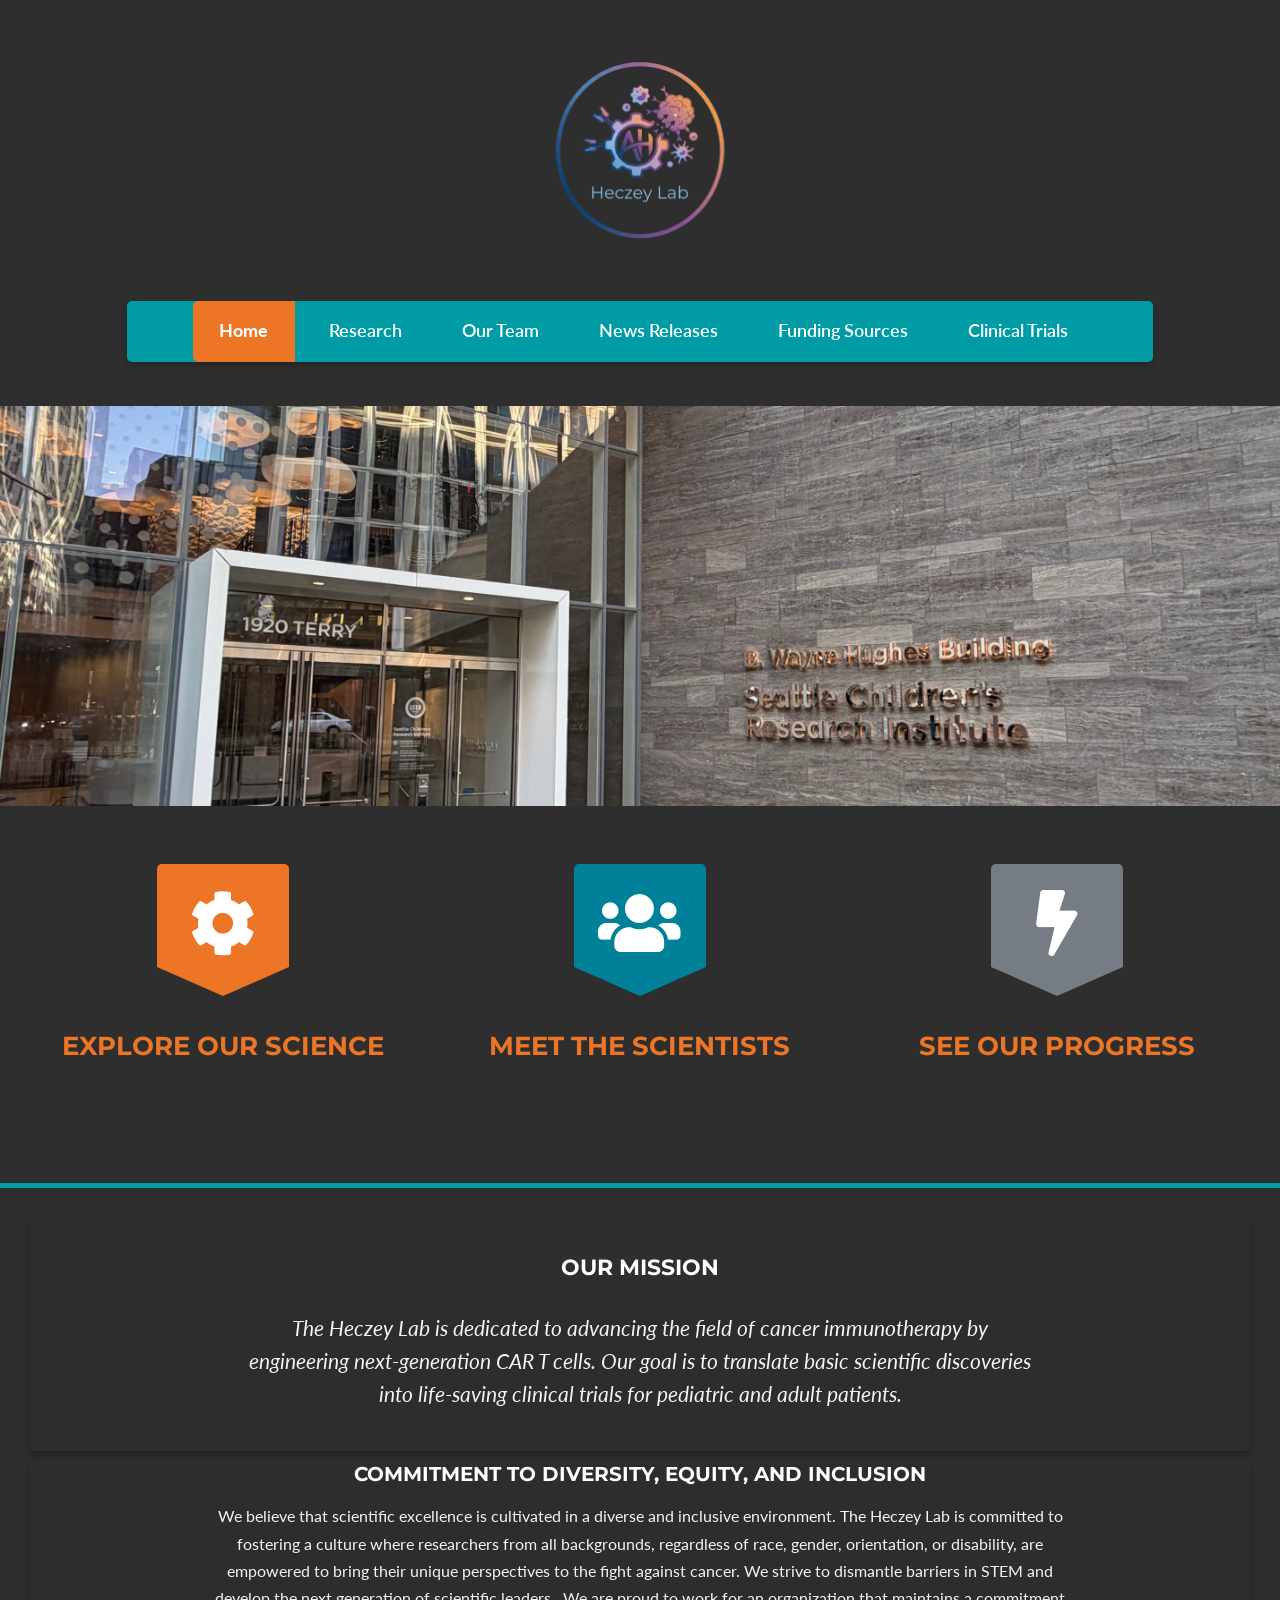
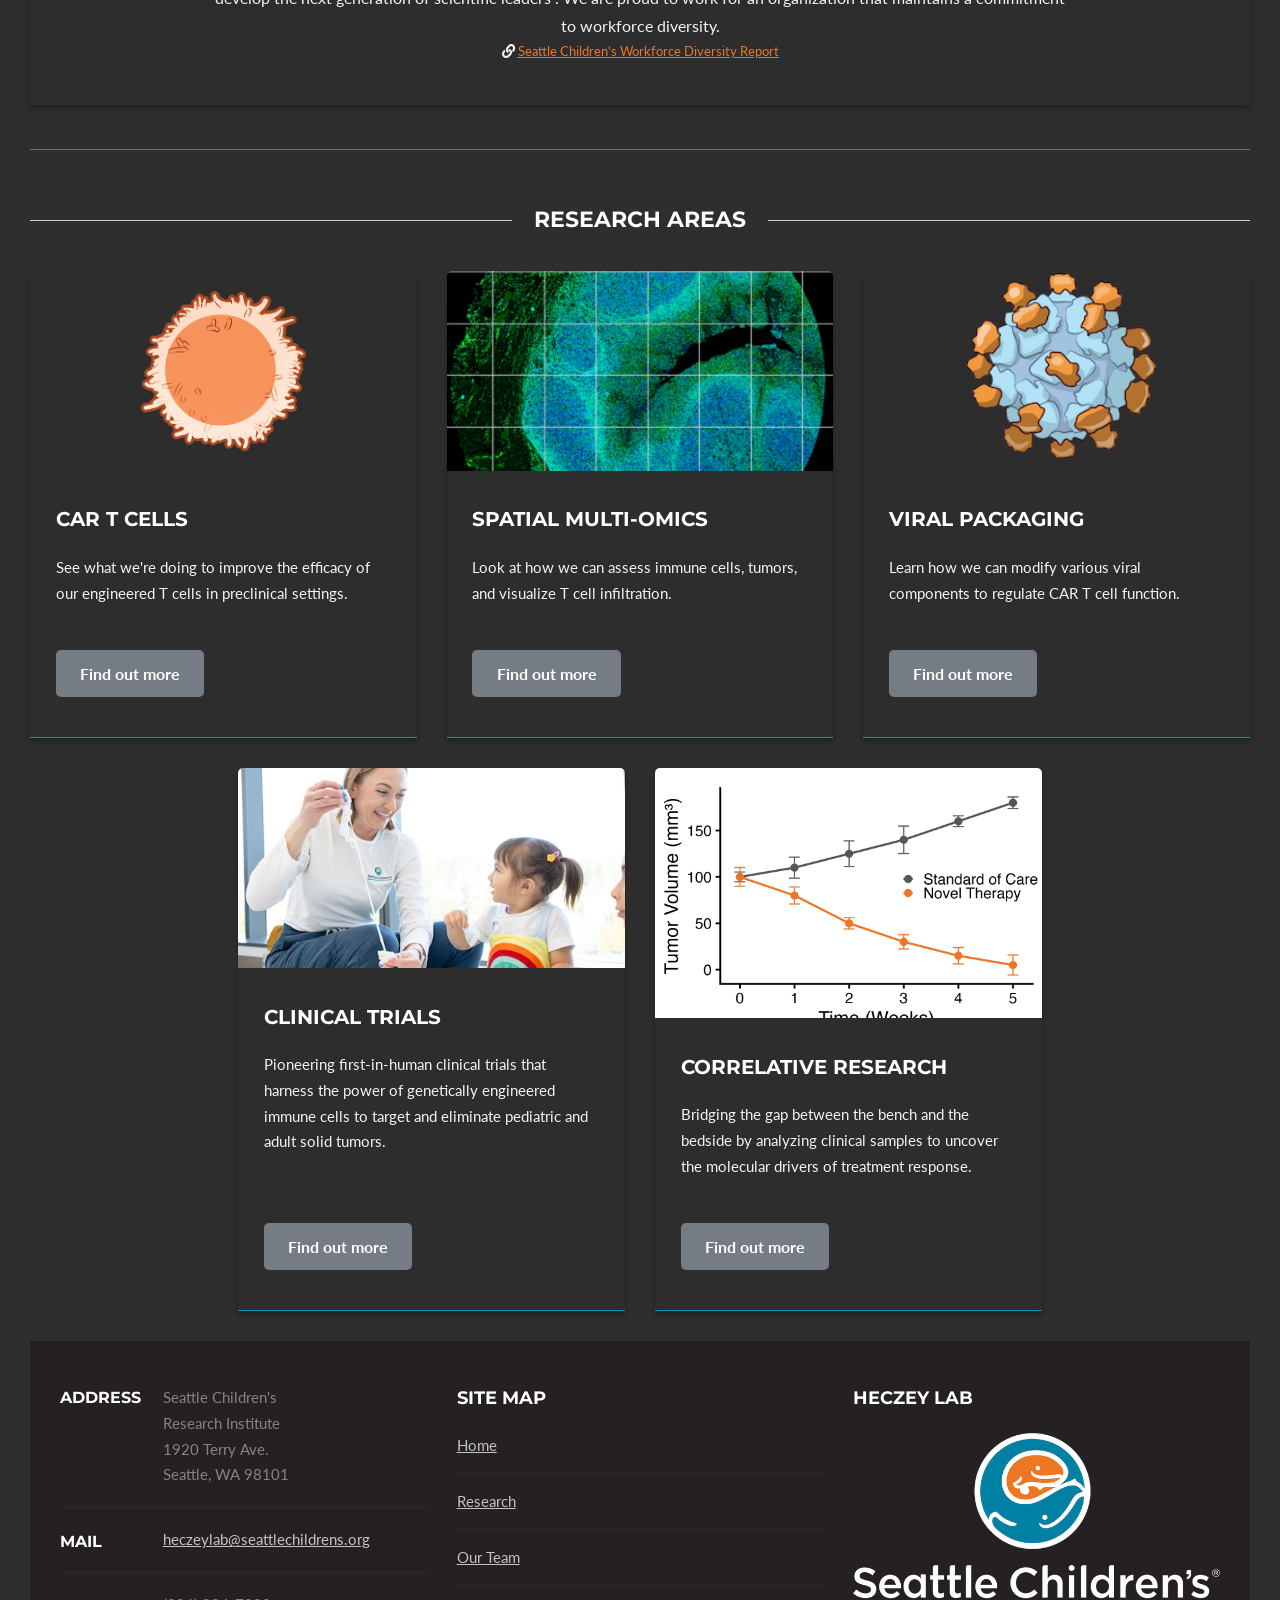
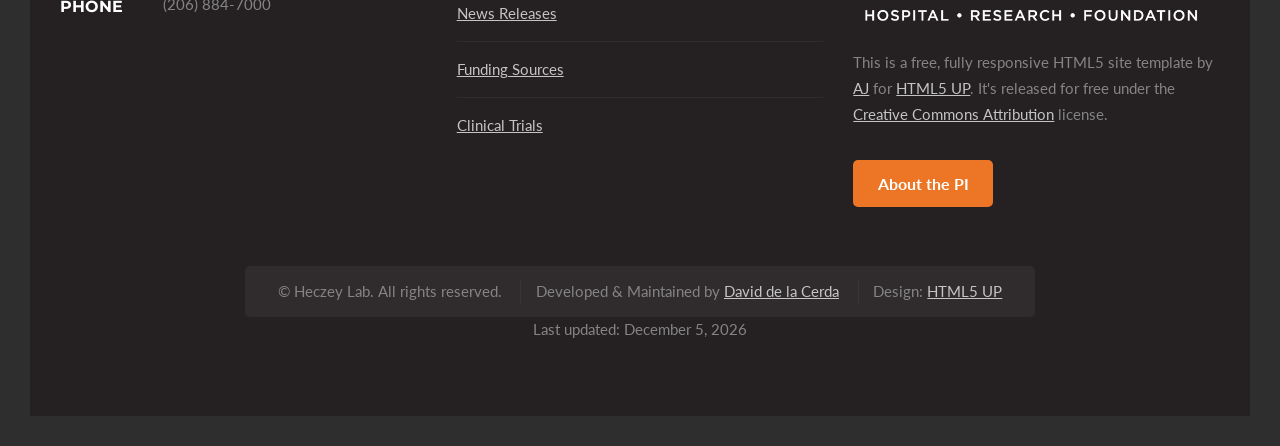
==== index.html @ 65f52deb "update for searching" ====
<!DOCTYPE HTML>
<!--
	Dopetrope by HTML5 UP
	html5up.net | @ajlkn
	Free for personal and commercial use under the CCA 3.0 license (html5up.net/license)
-->
<html>
	<head>
		<title>Heczey Lab | Seattle Children's Research Institute</title>
		<meta charset="utf-8" />
		<meta name="viewport" content="width=device-width, initial-scale=1, user-scalable=no" />
		<meta name="description" content="The Heczey Lab at Seattle Children's Research Institute focuses on developing novel CAR T-cell therapies for solid tumors." />
		<link rel="stylesheet" href="assets/css/main.css" />
		<link rel="icon" type="image/png" href="images/Heczey%20Lab%20logo%20v5.png" />
	</head>
	<body class="homepage is-preload">
		<div id="page-wrapper">

			<!-- Header -->
				<section id="header">

					<!-- Logo -->
						<!-- <h1><a href="index.html">Heczey Lab</a></h1> -->
						<a href="index.html" id="lab-logo">
							<img src="images/Heczey%20Lab%20logo%20v5.png" alt="AH Logo" />
						</a>

					<!-- Nav -->
						<nav id="nav">
							<ul>
								<li class="current"><a href="index.html">Home</a></li>
								<!-- 
								<li>
									<a href="#">Dropdown</a>
									<ul>
										<li><a href="#">Lorem ipsum dolor</a></li>
										<li><a href="#">Magna phasellus</a></li>
										<li><a href="#">Etiam dolore nisl</a></li>
										<li>
											<a href="#">Phasellus consequat</a>
											<ul>
												<li><a href="#">Magna phasellus</a></li>
												<li><a href="#">Etiam dolore nisl</a></li>
												<li><a href="#">Veroeros feugiat</a></li>
												<li><a href="#">Nisl sed aliquam</a></li>
												<li><a href="#">Dolore adipiscing</a></li>
											</ul>
										</li>
										<li><a href="#">Veroeros feugiat</a></li>
									</ul>
								</li>
								-->
								<li><a href="research.html">Research</a></li>
								<li><a href="people.html">Our Team</a></li>
								<li><a href="news.html">News Releases</a></li>
								<li><a href="funding.html">Funding Sources</a></li>
								<li><a href="trials.html">Clinical Trials</a></li>
							</ul>
						</nav>

					<!-- Banner -->
						<section id="banner">
							<!--
							<header>
								<h1>Welcome to the Heczey Lab!</h1>
								<!--<p>Seattle Children's Research Institute</p> -->
							<!-- </header> -->
							
						</section>

					<!-- Intro -->
						<section id="intro" class="container">
							<div class="row">
								<div class="col-4 col-12-medium">
									<section class="first">
										<a href="research.html" style="text-decoration: none; border-bottom: none;">
										<i class="icon solid featured fa-cog"></i>
										<header>
											<h2 style="color: inherit;">Explore Our Science</h2>
										</header>
										</a>	
										<!--<p>Take a look at our ongoing work.</p> -->
									</section>
								</div>

								<div class="col-4 col-12-medium">
									<section class="middle">
										<a href="people.html" style="text-decoration: none; border-bottom: none;">
										<i class="icon solid featured fa-users"></i>
										<header>
											<h2 style="color: inherit;" >Meet the Scientists</h2>
										</header>
										</a>
										<!--<p>Come meet our people!</p> -->
									</section>
								</div>
								<div class="col-4 col-12-medium">
									<section class="last">
										<a href="news.html" style="text-decoration: none; border-bottom: none;">
										<i class="icon solid featured alt fa-bolt"></i>
										<header>
											<h2 style="color: inherit;" >See our Progress</h2>
										</header>
										</a>
										<!--<p>See what's happening when it comes to new clinical trials or newly funded projects.</p> -->
									</section>
								</div>
							</div>
							<!--
							<footer>
								<ul class="actions">
									<li><a href="#" class="button large">Get Started</a></li>
									<li><a href="#" class="button alt large">Learn More</a></li>
								</ul>
							</footer>
							--->
						</section>

				</section>

			<!-- Main -->
				<section id="main">
					<div class="container">
						<div class="row">
							<div class="col-12">
								<section class="box" style="text-align: center; border-bottom: none; margin-bottom: 0;">
									<header class="major" style="border-top: none; top: 0; margin-bottom: 1em;">
										<h2>Our Mission</h2>
									</header>
									<p style="font-size: 1.4em; line-height: 1.6em; font-style: italic; max-width: 800px; margin: 0 auto;">
										The Heczey Lab is dedicated to advancing the field of cancer immunotherapy by engineering 
										next-generation CAR T cells. Our goal is to translate basic scientific discoveries into 
										life-saving clinical trials for pediatric and adult patients.
									</p>
								</section>
								<section class="box" style="text-align: center; border-bottom: none; padding-top: 0;">
									<header class="major" style="border-top: none; top: 0; margin-bottom: 1em;">
										<h3>Commitment to Diversity, Equity, and Inclusion</h3>
									</header>
									<p style="font-size: 1.1em; line-height: 1.7em; max-width: 850px; margin: 0 auto;">
										We believe that scientific excellence is cultivated in a diverse and inclusive 
										environment. The Heczey Lab is committed to fostering a culture where researchers
										from all backgrounds, regardless of race, gender, orientation, or disability, are
										empowered to bring their unique perspectives to the fight against cancer. We strive
										to dismantle barriers in STEM and develop the next generation of scientific leaders
										. We are proud to work for an organization that maintains a commitment to workforce
										diversity. 
									</p>
									<p style="font-size: 0.9em;">
									<i class="icon solid fa-link"></i> 
									<a href="https://www.seattlechildrens.org/about/healthcare-experience-outcomes/report-highlight-workforce-diversity/" target="_blank">Seattle Children's Workforce Diversity Report</a>
								</p>
								</section>
								 <hr style="margin: 3em 0;" />
							</div>
						</div>
						
						<div class="row">
							<div class="col-12">

								<!-- Research Areas -->
									<section id="research-areas">
										<header class="major">
											<h2>Research Areas</h2>
										</header>
										<div class="row aln-center">
											<div class="col-4 col-6-medium col-12-small">
												<section class="box">
													<a href="research.html#car-t" class="image featured"><img src="images/TCell0001-orange.png" alt="" class="float-logo" /></a>
													<header>
														<h3>CAR T cells</h3>
													</header>
													<p>See what we're doing to improve the efficacy of our engineered T cells in preclinical settings.</p>
													<footer>
														<ul class="actions">
															<li><a href="research.html#car-t" class="button alt">Find out more</a></li>
														</ul>
													</footer>
												</section>
											</div>
											<div class="col-4 col-6-medium col-12-small">
												<section class="box">
													<a href="research.html#spatial" class="image featured"><img src="images/spatial_example2.png" alt="" /></a>
													<header>
														<h3>Spatial Multi-omics</h3>
													</header>
													<p>Look at how we can assess immune cells, tumors, and visualize T cell infiltration.</p>
													<footer>
														<ul class="actions">
															<li><a href="research.html#spatial" class="button alt">Find out more</a></li>
														</ul>
													</footer>
												</section>
											</div>
											<div class="col-4 col-6-medium col-12-small">
												<section class="box">
													<a href="research.html#viral" class="image featured"><img src="images/Astrovirus0001.png" alt="" /></a>
													<header>
														<h3>Viral Packaging</h3>
													</header>
													<p>Learn how we can modify various viral components to regulate CAR T cell function.</p>
													<footer>
														<ul class="actions">
															<li><a href="research.html#viral" class="button alt">Find out more</a></li>
														</ul>
													</footer>
												</section>
											</div>
											<div class="col-4 col-6-medium col-12-small">
												<section class="box">
													<a href="research.html#trials" class="image featured"><img src="images/Social_FB-CHILD_Seeley_CarissaRatteRN-8180.jpeg" alt="" /></a>
													<header>
														<h3>Clinical Trials</h3>
													</header>
													<p>Pioneering first-in-human clinical trials that harness the power of genetically engineered immune cells to target and eliminate pediatric and adult solid tumors. </p>
													<footer>
														<ul class="actions">
															<li><a href="research.html#trials" class="button alt">Find out more</a></li>
														</ul>
													</footer>
												</section>
											</div>
											<div class="col-4 col-6-medium col-12-small">
												<section class="box">
													<a href="research.html#correlative" class="image featured"><img src="images/longitudinal_line.png" style="width: 100%; max-width: 800px; height: 100%; max-height: 250px;" alt="" /></a>
													<header>
														<h3>Correlative Research</h3>
													</header>
													<p>Bridging the gap between the bench and the bedside by analyzing clinical samples to uncover the molecular drivers of treatment response.</p>
													<footer>
														<ul class="actions">
															<li><a href="research.html#correlative" class="button alt">Find out more</a></li>
														</ul>
													</footer>
												</section>
											</div>
											<!--
											<div class="col-4 col-6-medium col-12-small">
												<section class="box">
													<a href="#" class="image featured"><img src="images/pic07.jpg" alt="" /></a>
													<header>
														<h3>Something else?</h3>
													</header>
													<p>Lorem ipsum dolor sit amet sit veroeros sed amet blandit consequat veroeros lorem blandit adipiscing et feugiat phasellus tempus dolore ipsum lorem dolore.</p>
													<footer>
														<ul class="actions">
															<li><a href="#" class="button alt">Find out more</a></li>
														</ul>
													</footer>
												</section>
											</div>
											-->
										</div>
									</section>

							</div>
							<div class="col-12">

								<!-- Blog -->
									<!--
									<section>
										<header class="major">
											<h2>The Blog</h2>
										</header>
										<div class="row">
											<div class="col-6 col-12-small">
												<section class="box">
													<a href="#" class="image featured"><img src="images/pic08.jpg" alt="" /></a>
													<header>
														<h3>Magna tempus consequat</h3>
														<p>Posted 45 minutes ago</p>
													</header>
													<p>Lorem ipsum dolor sit amet sit veroeros sed et blandit consequat sed veroeros lorem et blandit adipiscing feugiat phasellus tempus hendrerit, tortor vitae mattis tempor, sapien sem feugiat sapien, id suscipit magna felis nec elit. Class aptent taciti sociosqu ad litora torquent per conubia nostra, per inceptos lorem ipsum dolor sit amet.</p>
													<footer>
														<ul class="actions">
															<li><a href="#" class="button icon solid fa-file-alt">Continue Reading</a></li>
															<li><a href="#" class="button alt icon solid fa-comment">33 comments</a></li>
														</ul>
													</footer>
												</section>
											</div>
											<div class="col-6 col-12-small">
												<section class="box">
													<a href="#" class="image featured"><img src="images/pic09.jpg" alt="" /></a>
													<header>
														<h3>Aptent veroeros aliquam</h3>
														<p>Posted 45 minutes ago</p>
													</header>
													<p>Lorem ipsum dolor sit amet sit veroeros sed et blandit consequat sed veroeros lorem et blandit adipiscing feugiat phasellus tempus hendrerit, tortor vitae mattis tempor, sapien sem feugiat sapien, id suscipit magna felis nec elit. Class aptent taciti sociosqu ad litora torquent per conubia nostra, per inceptos lorem ipsum dolor sit amet.</p>
													<footer>
														<ul class="actions">
															<li><a href="#" class="button icon solid fa-file-alt">Continue Reading</a></li>
															<li><a href="#" class="button alt icon solid fa-comment">33 comments</a></li>
														</ul>
													</footer>
												</section>
											</div>
										</div>
									</section>

							</div>
						</div>
					</div>
				</section>
				-->

			<!-- Footer -->
				<section id="footer">
					<div class="container">
						<div class="row">

							<div class="col-4 col-12-medium">
								<section>
									<!-- <header>
										<h2>Contact Us</h2>
									</header>
									<ul class="social">
										<li><a class="icon brands fa-facebook-f" href="#"><span class="label">Facebook</span></a></li>
										<li><a class="icon brands fa-twitter" href="#"><span class="label">Twitter</span></a></li>
										<li><a class="icon brands fa-linkedin-in" href="#"><span class="label">LinkedIn</span></a></li>
									</ul> -->
									<ul class="contact">
										<li>
											<h3>Address</h3>
											<p>
												Seattle Children's<br />
												Research Institute<br />
												1920 Terry Ave.<br />
												Seattle, WA 98101
											</p>
										</li>
										<li>
											<h3>Mail</h3>
											<p><a href="mailto:heczeylab@seattlechildrens.org">heczeylab@seattlechildrens.org</a></p>
										</li>
										<li>
											<h3>Phone</h3>
											<p>(206) 884-7000</p>
										</li>
									</ul>
								</section>
							</div>

							<div class="col-4 col-6-medium col-12-small">
								<section>
									<header>
										<h2>Site Map</h2>
									</header>
									<ul class="divided">
										<li><a href="index.html">Home</a></li>
										<li><a href="research.html">Research</a></li>
										<li><a href="people.html">Our Team</a></li>
										<li><a href="news.html">News Releases</a></li>
										<li><a href="funding.html">Funding Sources</a></li>
										<li><a href="trials.html">Clinical Trials</a></li>
									</ul>
								</section>
							</div>

							<div class="col-4 col-12-medium">
								<section>
									<header>
										<h2>Heczey Lab</h2>
									</header>
									<a href="#" class="image featured"><img src="images/SC_Logo_Stacked_RGB_Rev.png" alt="" /></a>
									<p>
										This is a free, fully responsive HTML5 site template by
										<a href="http://twitter.com/ajlkn">AJ</a> for <a href="http://html5up.net/">HTML5 UP</a>. It's released for free under
										the <a href="http://html5up.net/license/">Creative Commons Attribution</a> license.
									</p>
									<footer>
										<ul class="actions">
											<li><a href="people.html" class="button">About the PI</a></li>
										</ul>
									</footer>
								</section>
							</div>

							<div class="col-12">
								<div id="copyright">
										<ul class="links">
											<li>&copy; Heczey Lab. All rights reserved.</li>
											<li>Developed &amp; Maintained by <a href="https://github.com/ddelacer">David de la Cerda</a></li>
											<li>Design: <a href="http://html5up.net">HTML5 UP</a></li>
											
										</ul>
									<p>
										<span id="last-updated"></span>
									</p>
									</div>
									<script>
										// Get the last modified date of the current document
										const date = new Date(document.lastModified);

										// Format it nicely (e.g., "February 10, 2026")
										const options = { year: 'numeric', month: 'long', day: 'numeric' };
										const formattedDate = date.toLocaleDateString('en-US', options);

										// Inject it into the HTML
										document.getElementById("last-updated").innerHTML = "Last updated: " + formattedDate;
									</script>
							</div>
						</div>
					</div>
				</section>

		</div>

		<!-- Scripts -->
			<script src="assets/js/jquery.min.js"></script>
			<script src="assets/js/jquery.dropotron.min.js"></script>
			<script src="assets/js/browser.min.js"></script>
			<script src="assets/js/breakpoints.min.js"></script>
			<script src="assets/js/util.js"></script>
			<script src="assets/js/main.js"></script>

	</body>
</html>
---- assets/css/main.css ----
@import url("fontawesome-all.min.css");
@import url("https://fonts.googleapis.com/css2?family=Lato:wght@300;400;700&family=Montserrat:wght@400;600;800&display=swap");

/*
	Dopetrope by HTML5 UP
	html5up.net | @ajlkn
	Free for personal and commercial use under the CCA 3.0 license (html5up.net/license)
*/

html, body, div, span, applet, object,
iframe, h1, h2, h3, h4, h5, h6, p, blockquote,
pre, a, abbr, acronym, address, big, cite,
code, del, dfn, em, img, ins, kbd, q, s, samp,
small, strike, strong, sub, sup, tt, var, b,
u, i, center, dl, dt, dd, ol, ul, li, fieldset,
form, label, legend, table, caption, tbody,
tfoot, thead, tr, th, td, article, aside,
canvas, details, embed, figure, figcaption,
footer, header, hgroup, menu, nav, output, ruby,
section, summary, time, mark, audio, video {
	margin: 0;
	padding: 0;
	border: 0;
	font-size: 100%;
	font: inherit;
	vertical-align: baseline;}

article, aside, details, figcaption, figure,
footer, header, hgroup, menu, nav, section {
	display: block;}

body {
	line-height: 1;
}

ol, ul {
	list-style: none;
}

blockquote, q {
	quotes: none;
}

	blockquote:before, blockquote:after, q:before, q:after {
		content: '';
		content: none;
	}

table {
	border-collapse: collapse;
	border-spacing: 0;
}

body {
	-webkit-text-size-adjust: none;
}

mark {
	background-color: transparent;
	color: inherit;
}

input::-moz-focus-inner {
	border: 0;
	padding: 0;
}

input, select, textarea {
	-moz-appearance: none;
	-webkit-appearance: none;
	-ms-appearance: none;
	appearance: none;
}

/* Basic */

	html {
		box-sizing: border-box;
	}

	*, *:before, *:after {
		box-sizing: inherit;
	}

	body {
		background: #2e2e2e;
		background-image: url("images/bg02.png");
	}

		body.is-preload *, body.is-preload *:before, body.is-preload *:after {
			-moz-animation: none !important;
			-webkit-animation: none !important;
			-ms-animation: none !important;
			animation: none !important;
			-moz-transition: none !important;
			-webkit-transition: none !important;
			-ms-transition: none !important;
			transition: none !important;
		}

	body, input, textarea, select {
		font-family: 'Lato', sans-serif;
		font-weight: 400;
		color: #f4f4f4;
		font-size: 16pt;
		line-height: 1.75em;
	}

	strong, b {
		color: #ec7625;
		font-weight: 400;
	}

	i, em {
		font-style: italic;
	}

	sub {
		position: relative;
		top: 0.5em;
		font-size: 0.8em;
	}

	sup {
		position: relative;
		top: -0.5em;
		font-size: 0.8em;
	}

	blockquote {
		border-left: solid 0.75em #dddddd;
		padding: 1em 0 1em 1.5em;
		font-style: italic;
	}

	h1, h2, h3, h4, h5, h6 {
		font-family: 'Montserrat', serif;
		text-transform: uppercase;
		color: #ffffff;
		font-weight: 700;
	}

	h1 a, h2 a, h3 a, h4 a, h5 a, h6 a {
		color: inherit;
		text-decoration: none;
	}

	h2 {
		font-size: 1.5em;
	}

	h3 {
		font-size: 1.35em;
	}

	a {
		color: #ec7625;
		text-decoration: underline;
	}

		a:hover {
			text-decoration: none;
		}

	br.clear {
		clear: both;
	}

	hr {
		border: 0;
		border-top: solid 1px #009CA6;
		height: 1px;
		margin: 2em 0 2em 0;
	}

	p, ul, ol, dl, table {
		margin-bottom: 2em;
	}

/* Container */

	.container {
		margin: 0 auto;
		max-width: 100%;
		width: 70em;
	}

		@media screen and (max-width: 1680px) {

			.container {
				width: 70em;
			}

		}

		@media screen and (max-width: 1280px) {

			.container {
				width: calc(100% - 60px);
			}

		}

		@media screen and (max-width: 980px) {

			.container {
				width: calc(100% - 80px);
			}

		}

		@media screen and (max-width: 736px) {

			.container {
				width: calc(100% - 40px);
			}

		}



/* Row */

	.row {
		display: flex;
		flex-wrap: wrap;
		box-sizing: border-box;
		align-items: stretch;
	}

		.row > * {
			box-sizing: border-box;
		}

		.row.gtr-uniform > * > :last-child {
			margin-bottom: 0;
		}

		.row.aln-left {
			justify-content: flex-start;
		}

		.row.aln-center {
			justify-content: center;
		}

		.row.aln-right {
			justify-content: flex-end;
		}

		.row.aln-top {
			align-items: flex-start;
		}

		.row.aln-middle {
			align-items: center;
		}

		.row.aln-bottom {
			align-items: flex-end;
		}

		.row > .imp {
			order: -1;
		}

		.row > .col-1 {
			width: 8.33333%;
		}

		.row > .off-1 {
			margin-left: 8.33333%;
		}

		.row > .col-2 {
			width: 16.66667%;
		}

		.row > .off-2 {
			margin-left: 16.66667%;
		}

		.row > .col-3 {
			width: 25%;
		}

		.row > .off-3 {
			margin-left: 25%;
		}

		.row > .col-4 {
			width: 33.33333%;
		}

		.row > .off-4 {
			margin-left: 33.33333%;
		}

		.row > .col-5 {
			width: 41.66667%;
		}

		.row > .off-5 {
			margin-left: 41.66667%;
		}

		.row > .col-6 {
			width: 50%;
		}

		.row > .off-6 {
			margin-left: 50%;
		}

		.row > .col-7 {
			width: 58.33333%;
		}

		.row > .off-7 {
			margin-left: 58.33333%;
		}

		.row > .col-8 {
			width: 66.66667%;
		}

		.row > .off-8 {
			margin-left: 66.66667%;
		}

		.row > .col-9 {
			width: 75%;
		}

		.row > .off-9 {
			margin-left: 75%;
		}

		.row > .col-10 {
			width: 83.33333%;
		}

		.row > .off-10 {
			margin-left: 83.33333%;
		}

		.row > .col-11 {
			width: 91.66667%;
		}

		.row > .off-11 {
			margin-left: 91.66667%;
		}

		.row > .col-12 {
			width: 100%;
		}

		.row > .off-12 {
			margin-left: 100%;
		}

		.row.gtr-0 {
			margin-top: 0px;
			margin-left: 0px;
		}

			.row.gtr-0 > * {
				padding: 0px 0 0 0px;
			}

			.row.gtr-0.gtr-uniform {
				margin-top: 0px;
			}

				.row.gtr-0.gtr-uniform > * {
					padding-top: 0px;
				}

		.row.gtr-25 {
			margin-top: -12.5px;
			margin-left: -12.5px;
		}

			.row.gtr-25 > * {
				padding: 12.5px 0 0 12.5px;
			}

			.row.gtr-25.gtr-uniform {
				margin-top: -12.5px;
			}

				.row.gtr-25.gtr-uniform > * {
					padding-top: 12.5px;
				}

		.row.gtr-50 {
			margin-top: -25px;
			margin-left: -25px;
		}

			.row.gtr-50 > * {
				padding: 25px 0 0 25px;
			}

			.row.gtr-50.gtr-uniform {
				margin-top: -25px;
			}

				.row.gtr-50.gtr-uniform > * {
					padding-top: 25px;
				}

		.row {
			margin-top: -50px;
			margin-left: -50px;
		}

			.row > * {
				padding: 50px 0 0 50px;
			}

			.row.gtr-uniform {
				margin-top: -50px;
			}

				.row.gtr-uniform > * {
					padding-top: 50px;
				}

		.row.gtr-150 {
			margin-top: -75px;
			margin-left: -75px;
		}

			.row.gtr-150 > * {
				padding: 75px 0 0 75px;
			}

			.row.gtr-150.gtr-uniform {
				margin-top: -75px;
			}

				.row.gtr-150.gtr-uniform > * {
					padding-top: 75px;
				}

		.row.gtr-200 {
			margin-top: -100px;
			margin-left: -100px;
		}

			.row.gtr-200 > * {
				padding: 100px 0 0 100px;
			}

			.row.gtr-200.gtr-uniform {
				margin-top: -100px;
			}

				.row.gtr-200.gtr-uniform > * {
					padding-top: 100px;
				}

		@media screen and (max-width: 1680px) {

			.row {
				display: flex;
				flex-wrap: wrap;
				box-sizing: border-box;
				align-items: stretch;
			}

				.row > * {
					box-sizing: border-box;
				}

				.row.gtr-uniform > * > :last-child {
					margin-bottom: 0;
				}

				.row.aln-left {
					justify-content: flex-start;
				}

				.row.aln-center {
					justify-content: center;
				}

				.row.aln-right {
					justify-content: flex-end;
				}

				.row.aln-top {
					align-items: flex-start;
				}

				.row.aln-middle {
					align-items: center;
				}

				.row.aln-bottom {
					align-items: flex-end;
				}

				.row > .imp-xlarge {
					order: -1;
				}

				.row > .col-1-xlarge {
					width: 8.33333%;
				}

				.row > .off-1-xlarge {
					margin-left: 8.33333%;
				}

				.row > .col-2-xlarge {
					width: 16.66667%;
				}

				.row > .off-2-xlarge {
					margin-left: 16.66667%;
				}

				.row > .col-3-xlarge {
					width: 25%;
				}

				.row > .off-3-xlarge {
					margin-left: 25%;
				}

				.row > .col-4-xlarge {
					width: 33.33333%;
				}

				.row > .off-4-xlarge {
					margin-left: 33.33333%;
				}

				.row > .col-5-xlarge {
					width: 41.66667%;
				}

				.row > .off-5-xlarge {
					margin-left: 41.66667%;
				}

				.row > .col-6-xlarge {
					width: 50%;
				}

				.row > .off-6-xlarge {
					margin-left: 50%;
				}

				.row > .col-7-xlarge {
					width: 58.33333%;
				}

				.row > .off-7-xlarge {
					margin-left: 58.33333%;
				}

				.row > .col-8-xlarge {
					width: 66.66667%;
				}

				.row > .off-8-xlarge {
					margin-left: 66.66667%;
				}

				.row > .col-9-xlarge {
					width: 75%;
				}

				.row > .off-9-xlarge {
					margin-left: 75%;
				}

				.row > .col-10-xlarge {
					width: 83.33333%;
				}

				.row > .off-10-xlarge {
					margin-left: 83.33333%;
				}

				.row > .col-11-xlarge {
					width: 91.66667%;
				}

				.row > .off-11-xlarge {
					margin-left: 91.66667%;
				}

				.row > .col-12-xlarge {
					width: 100%;
				}

				.row > .off-12-xlarge {
					margin-left: 100%;
				}

				.row.gtr-0 {
					margin-top: 0px;
					margin-left: 0px;
				}

					.row.gtr-0 > * {
						padding: 0px 0 0 0px;
					}

					.row.gtr-0.gtr-uniform {
						margin-top: 0px;
					}

						.row.gtr-0.gtr-uniform > * {
							padding-top: 0px;
						}

				.row.gtr-25 {
					margin-top: -12.5px;
					margin-left: -12.5px;
				}

					.row.gtr-25 > * {
						padding: 12.5px 0 0 12.5px;
					}

					.row.gtr-25.gtr-uniform {
						margin-top: -12.5px;
					}

						.row.gtr-25.gtr-uniform > * {
							padding-top: 12.5px;
						}

				.row.gtr-50 {
					margin-top: -25px;
					margin-left: -25px;
				}

					.row.gtr-50 > * {
						padding: 25px 0 0 25px;
					}

					.row.gtr-50.gtr-uniform {
						margin-top: -25px;
					}

						.row.gtr-50.gtr-uniform > * {
							padding-top: 25px;
						}

				.row {
					margin-top: -50px;
					margin-left: -50px;
				}

					.row > * {
						padding: 50px 0 0 50px;
					}

					.row.gtr-uniform {
						margin-top: -50px;
					}

						.row.gtr-uniform > * {
							padding-top: 50px;
						}

				.row.gtr-150 {
					margin-top: -75px;
					margin-left: -75px;
				}

					.row.gtr-150 > * {
						padding: 75px 0 0 75px;
					}

					.row.gtr-150.gtr-uniform {
						margin-top: -75px;
					}

						.row.gtr-150.gtr-uniform > * {
							padding-top: 75px;
						}

				.row.gtr-200 {
					margin-top: -100px;
					margin-left: -100px;
				}

					.row.gtr-200 > * {
						padding: 100px 0 0 100px;
					}

					.row.gtr-200.gtr-uniform {
						margin-top: -100px;
					}

						.row.gtr-200.gtr-uniform > * {
							padding-top: 100px;
						}

		}

		@media screen and (max-width: 1280px) {

			.row {
				display: flex;
				flex-wrap: wrap;
				box-sizing: border-box;
				align-items: stretch;
			}

				.row > * {
					box-sizing: border-box;
				}

				.row.gtr-uniform > * > :last-child {
					margin-bottom: 0;
				}

				.row.aln-left {
					justify-content: flex-start;
				}

				.row.aln-center {
					justify-content: center;
				}

				.row.aln-right {
					justify-content: flex-end;
				}

				.row.aln-top {
					align-items: flex-start;
				}

				.row.aln-middle {
					align-items: center;
				}

				.row.aln-bottom {
					align-items: flex-end;
				}

				.row > .imp-large {
					order: -1;
				}

				.row > .col-1-large {
					width: 8.33333%;
				}

				.row > .off-1-large {
					margin-left: 8.33333%;
				}

				.row > .col-2-large {
					width: 16.66667%;
				}

				.row > .off-2-large {
					margin-left: 16.66667%;
				}

				.row > .col-3-large {
					width: 25%;
				}

				.row > .off-3-large {
					margin-left: 25%;
				}

				.row > .col-4-large {
					width: 33.33333%;
				}

				.row > .off-4-large {
					margin-left: 33.33333%;
				}

				.row > .col-5-large {
					width: 41.66667%;
				}

				.row > .off-5-large {
					margin-left: 41.66667%;
				}

				.row > .col-6-large {
					width: 50%;
				}

				.row > .off-6-large {
					margin-left: 50%;
				}

				.row > .col-7-large {
					width: 58.33333%;
				}

				.row > .off-7-large {
					margin-left: 58.33333%;
				}

				.row > .col-8-large {
					width: 66.66667%;
				}

				.row > .off-8-large {
					margin-left: 66.66667%;
				}

				.row > .col-9-large {
					width: 75%;
				}

				.row > .off-9-large {
					margin-left: 75%;
				}

				.row > .col-10-large {
					width: 83.33333%;
				}

				.row > .off-10-large {
					margin-left: 83.33333%;
				}

				.row > .col-11-large {
					width: 91.66667%;
				}

				.row > .off-11-large {
					margin-left: 91.66667%;
				}

				.row > .col-12-large {
					width: 100%;
				}

				.row > .off-12-large {
					margin-left: 100%;
				}

				.row.gtr-0 {
					margin-top: 0px;
					margin-left: 0px;
				}

					.row.gtr-0 > * {
						padding: 0px 0 0 0px;
					}

					.row.gtr-0.gtr-uniform {
						margin-top: 0px;
					}

						.row.gtr-0.gtr-uniform > * {
							padding-top: 0px;
						}

				.row.gtr-25 {
					margin-top: -7.5px;
					margin-left: -7.5px;
				}

					.row.gtr-25 > * {
						padding: 7.5px 0 0 7.5px;
					}

					.row.gtr-25.gtr-uniform {
						margin-top: -7.5px;
					}

						.row.gtr-25.gtr-uniform > * {
							padding-top: 7.5px;
						}

				.row.gtr-50 {
					margin-top: -15px;
					margin-left: -15px;
				}

					.row.gtr-50 > * {
						padding: 15px 0 0 15px;
					}

					.row.gtr-50.gtr-uniform {
						margin-top: -15px;
					}

						.row.gtr-50.gtr-uniform > * {
							padding-top: 15px;
						}

				.row {
					margin-top: -30px;
					margin-left: -30px;
				}

					.row > * {
						padding: 30px 0 0 30px;
					}

					.row.gtr-uniform {
						margin-top: -30px;
					}

						.row.gtr-uniform > * {
							padding-top: 30px;
						}

				.row.gtr-150 {
					margin-top: -45px;
					margin-left: -45px;
				}

					.row.gtr-150 > * {
						padding: 45px 0 0 45px;
					}

					.row.gtr-150.gtr-uniform {
						margin-top: -45px;
					}

						.row.gtr-150.gtr-uniform > * {
							padding-top: 45px;
						}

				.row.gtr-200 {
					margin-top: -60px;
					margin-left: -60px;
				}

					.row.gtr-200 > * {
						padding: 60px 0 0 60px;
					}

					.row.gtr-200.gtr-uniform {
						margin-top: -60px;
					}

						.row.gtr-200.gtr-uniform > * {
							padding-top: 60px;
						}

		}

		@media screen and (max-width: 980px) {

			.row {
				display: flex;
				flex-wrap: wrap;
				box-sizing: border-box;
				align-items: stretch;
			}

				.row > * {
					box-sizing: border-box;
				}

				.row.gtr-uniform > * > :last-child {
					margin-bottom: 0;
				}

				.row.aln-left {
					justify-content: flex-start;
				}

				.row.aln-center {
					justify-content: center;
				}

				.row.aln-right {
					justify-content: flex-end;
				}

				.row.aln-top {
					align-items: flex-start;
				}

				.row.aln-middle {
					align-items: center;
				}

				.row.aln-bottom {
					align-items: flex-end;
				}

				.row > .imp-medium {
					order: -1;
				}

				.row > .col-1-medium {
					width: 8.33333%;
				}

				.row > .off-1-medium {
					margin-left: 8.33333%;
				}

				.row > .col-2-medium {
					width: 16.66667%;
				}

				.row > .off-2-medium {
					margin-left: 16.66667%;
				}

				.row > .col-3-medium {
					width: 25%;
				}

				.row > .off-3-medium {
					margin-left: 25%;
				}

				.row > .col-4-medium {
					width: 33.33333%;
				}

				.row > .off-4-medium {
					margin-left: 33.33333%;
				}

				.row > .col-5-medium {
					width: 41.66667%;
				}

				.row > .off-5-medium {
					margin-left: 41.66667%;
				}

				.row > .col-6-medium {
					width: 50%;
				}

				.row > .off-6-medium {
					margin-left: 50%;
				}

				.row > .col-7-medium {
					width: 58.33333%;
				}

				.row > .off-7-medium {
					margin-left: 58.33333%;
				}

				.row > .col-8-medium {
					width: 66.66667%;
				}

				.row > .off-8-medium {
					margin-left: 66.66667%;
				}

				.row > .col-9-medium {
					width: 75%;
				}

				.row > .off-9-medium {
					margin-left: 75%;
				}

				.row > .col-10-medium {
					width: 83.33333%;
				}

				.row > .off-10-medium {
					margin-left: 83.33333%;
				}

				.row > .col-11-medium {
					width: 91.66667%;
				}

				.row > .off-11-medium {
					margin-left: 91.66667%;
				}

				.row > .col-12-medium {
					width: 100%;
				}

				.row > .off-12-medium {
					margin-left: 100%;
				}

				.row.gtr-0 {
					margin-top: 0px;
					margin-left: 0px;
				}

					.row.gtr-0 > * {
						padding: 0px 0 0 0px;
					}

					.row.gtr-0.gtr-uniform {
						margin-top: 0px;
					}

						.row.gtr-0.gtr-uniform > * {
							padding-top: 0px;
						}

				.row.gtr-25 {
					margin-top: -10px;
					margin-left: -10px;
				}

					.row.gtr-25 > * {
						padding: 10px 0 0 10px;
					}

					.row.gtr-25.gtr-uniform {
						margin-top: -10px;
					}

						.row.gtr-25.gtr-uniform > * {
							padding-top: 10px;
						}

				.row.gtr-50 {
					margin-top: -20px;
					margin-left: -20px;
				}

					.row.gtr-50 > * {
						padding: 20px 0 0 20px;
					}

					.row.gtr-50.gtr-uniform {
						margin-top: -20px;
					}

						.row.gtr-50.gtr-uniform > * {
							padding-top: 20px;
						}

				.row {
					margin-top: -40px;
					margin-left: -40px;
				}

					.row > * {
						padding: 40px 0 0 40px;
					}

					.row.gtr-uniform {
						margin-top: -40px;
					}

						.row.gtr-uniform > * {
							padding-top: 40px;
						}

				.row.gtr-150 {
					margin-top: -60px;
					margin-left: -60px;
				}

					.row.gtr-150 > * {
						padding: 60px 0 0 60px;
					}

					.row.gtr-150.gtr-uniform {
						margin-top: -60px;
					}

						.row.gtr-150.gtr-uniform > * {
							padding-top: 60px;
						}

				.row.gtr-200 {
					margin-top: -80px;
					margin-left: -80px;
				}

					.row.gtr-200 > * {
						padding: 80px 0 0 80px;
					}

					.row.gtr-200.gtr-uniform {
						margin-top: -80px;
					}

						.row.gtr-200.gtr-uniform > * {
							padding-top: 80px;
						}

		}

		@media screen and (max-width: 736px) {

			.row {
				display: flex;
				flex-wrap: wrap;
				box-sizing: border-box;
				align-items: stretch;
			}

				.row > * {
					box-sizing: border-box;
				}

				.row.gtr-uniform > * > :last-child {
					margin-bottom: 0;
				}

				.row.aln-left {
					justify-content: flex-start;
				}

				.row.aln-center {
					justify-content: center;
				}

				.row.aln-right {
					justify-content: flex-end;
				}

				.row.aln-top {
					align-items: flex-start;
				}

				.row.aln-middle {
					align-items: center;
				}

				.row.aln-bottom {
					align-items: flex-end;
				}

				.row > .imp-small {
					order: -1;
				}

				.row > .col-1-small {
					width: 8.33333%;
				}

				.row > .off-1-small {
					margin-left: 8.33333%;
				}

				.row > .col-2-small {
					width: 16.66667%;
				}

				.row > .off-2-small {
					margin-left: 16.66667%;
				}

				.row > .col-3-small {
					width: 25%;
				}

				.row > .off-3-small {
					margin-left: 25%;
				}

				.row > .col-4-small {
					width: 33.33333%;
				}

				.row > .off-4-small {
					margin-left: 33.33333%;
				}

				.row > .col-5-small {
					width: 41.66667%;
				}

				.row > .off-5-small {
					margin-left: 41.66667%;
				}

				.row > .col-6-small {
					width: 50%;
				}

				.row > .off-6-small {
					margin-left: 50%;
				}

				.row > .col-7-small {
					width: 58.33333%;
				}

				.row > .off-7-small {
					margin-left: 58.33333%;
				}

				.row > .col-8-small {
					width: 66.66667%;
				}

				.row > .off-8-small {
					margin-left: 66.66667%;
				}

				.row > .col-9-small {
					width: 75%;
				}

				.row > .off-9-small {
					margin-left: 75%;
				}

				.row > .col-10-small {
					width: 83.33333%;
				}

				.row > .off-10-small {
					margin-left: 83.33333%;
				}

				.row > .col-11-small {
					width: 91.66667%;
				}

				.row > .off-11-small {
					margin-left: 91.66667%;
				}

				.row > .col-12-small {
					width: 100%;
				}

				.row > .off-12-small {
					margin-left: 100%;
				}

				.row.gtr-0 {
					margin-top: 0px;
					margin-left: 0px;
				}

					.row.gtr-0 > * {
						padding: 0px 0 0 0px;
					}

					.row.gtr-0.gtr-uniform {
						margin-top: 0px;
					}

						.row.gtr-0.gtr-uniform > * {
							padding-top: 0px;
						}

				.row.gtr-25 {
					margin-top: -5px;
					margin-left: -5px;
				}

					.row.gtr-25 > * {
						padding: 5px 0 0 5px;
					}

					.row.gtr-25.gtr-uniform {
						margin-top: -5px;
					}

						.row.gtr-25.gtr-uniform > * {
							padding-top: 5px;
						}

				.row.gtr-50 {
					margin-top: -10px;
					margin-left: -10px;
				}

					.row.gtr-50 > * {
						padding: 10px 0 0 10px;
					}

					.row.gtr-50.gtr-uniform {
						margin-top: -10px;
					}

						.row.gtr-50.gtr-uniform > * {
							padding-top: 10px;
						}

				.row {
					margin-top: -20px;
					margin-left: -20px;
				}

					.row > * {
						padding: 20px 0 0 20px;
					}

					.row.gtr-uniform {
						margin-top: -20px;
					}

						.row.gtr-uniform > * {
							padding-top: 20px;
						}

				.row.gtr-150 {
					margin-top: -30px;
					margin-left: -30px;
				}

					.row.gtr-150 > * {
						padding: 30px 0 0 30px;
					}

					.row.gtr-150.gtr-uniform {
						margin-top: -30px;
					}

						.row.gtr-150.gtr-uniform > * {
							padding-top: 30px;
						}

				.row.gtr-200 {
					margin-top: -40px;
					margin-left: -40px;
				}

					.row.gtr-200 > * {
						padding: 40px 0 0 40px;
					}

					.row.gtr-200.gtr-uniform {
						margin-top: -40px;
					}

						.row.gtr-200.gtr-uniform > * {
							padding-top: 40px;
						}

		}

/* Form */

	form label {
		display: block;
		color: #ffffff;
		font-weight: 400;
		margin: 0 0 0.5em 0;
	}

	form input[type=text],
	form input[type=email],
	form input[type=password],
	form select,
	form textarea {
		-webkit-appearance: none;
		display: block;
		border: 0;
		padding: 0.75em 1em;
		font-size: 1em;
		border-radius: 5px;
		border: solid 1px #555;
		background: #fff;
		width: 100%;
	}

		form input[type=text]:focus,
		form input[type=email]:focus,
		form input[type=password]:focus,
		form select:focus,
		form textarea:focus {
			box-shadow: inset 0px 0px 1px 1px #43bff0;
		}

	form textarea {
		height: 15em;
	}

	form ::-webkit-input-placeholder {
		color: #555 !important;
	}

	form :-moz-placeholder {
		color: #555 !important;
	}

	form ::-moz-placeholder {
		color: #555 !important;
	}

	form :-ms-input-placeholder {
		color: #555 !important;
	}

	form ::-moz-focus-inner {
		border: 0;
	}

/* Tables */

	table {
		width: 100%;
	}

		table tr {
			border-top: solid 1px #dddddd;
		}

			table tr:first-child {
				border-top: 0;
			}

		table td {
			padding: 0.5em 1em 0.5em 1em;
		}

		table th {
			text-align: left;
			padding: 0.5em 1em 0.5em 1em;
			font-weight: 700;
			margin: 0 0 1em 0;
		}

		table thead {
			border-bottom: solid 2px #dddddd;
		}

/* Section/Article */

	section, article {
		margin-bottom: 2.5em;
	}

		section > :last-child, section:last-child, article > :last-child, article:last-child {
			margin-bottom: 0;
		}

	header {
		margin: 0 0 1.5em 0;
	}

		header > p {
			display: block;
			font-style: italic;
			margin: 0.5em 0 0 0;
			padding-bottom: 0.5em;
		}

		header.major {
			position: relative;
			text-align: center;
			border-top: solid 1px #ccc;
			top: 1em;
			margin: 0 0 3em 0;
		}

			header.major h2 {
				background: #fff;
				position: relative;
				top: -0.65em;
				display: inline;
				margin: 0;
				padding: 0 1em 0 1em;
			}

	footer {
		margin: 2.25em 0 0 0;
	}

/* Box */

	.box {
		background: #2d2d2d;
		border-bottom: solid 1px #009CA6;
		padding: 2.75em 1.75em 2.75em 1.75em;
		box-shadow: 0 4px 6px rgba(0,0,0,0.3);
	}

		.box .image.featured {
			position: relative;
			width: auto;
			left: 1.75em;
			top: 1.75em;
			margin: -4.5em 0 4.25em -3.5em;
		}

		.box.post header {
			padding-top: 1em;
			margin: 0 0 2em 0;
		}

		.box.post h2 {
			font-size: 2.5em;
			letter-spacing: -0.015em;
		}

		.box.post header > p {
			margin-top: 1.25em;
			font-size: 1.25em;
		}

		.box footer ul.actions {
			margin-bottom: 0;
		}

/* Button */

	input[type="button"],
	input[type="submit"],
	input[type="reset"],
	button,
	.button {
		-webkit-appearance: none;
		display: inline-block;
		text-decoration: none;
		cursor: pointer;
		border: 0;
		border-radius: 5px;
		background: #ec7625;
		color: #fff !important;
		font-weight: 700;
		outline: 0;
		font-size: 1.1em;
		padding: 0.65em 1.5em 0.65em 1.5em;
		text-align: center;
		-moz-transition: background-color .25s ease-in-out;
		-webkit-transition: background-color .25s ease-in-out;
		-ms-transition: background-color .25s ease-in-out;
		transition: background-color .25s ease-in-out;
	}

		input[type="button"]:hover,
		input[type="submit"]:hover,
		input[type="reset"]:hover,
		button:hover,
		.button:hover {
			background: #ec7625;
		}

		input[type="button"]:active,
		input[type="submit"]:active,
		input[type="reset"]:active,
		button:active,
		.button:active {
			background: #ec7625;
		}

		input[type="button"].alt,
		input[type="submit"].alt,
		input[type="reset"].alt,
		button.alt,
		.button.alt {
			background: #757c83;
		}

			input[type="button"].alt:hover,
			input[type="submit"].alt:hover,
			input[type="reset"].alt:hover,
			button.alt:hover,
			.button.alt:hover {
				background: #353132;
			}

			input[type="button"].alt:active,
			input[type="submit"].alt:active,
			input[type="reset"].alt:active,
			button.alt:active,
			.button.alt:active {
				background: #151112;
			}

		input[type="button"].icon:before,
		input[type="submit"].icon:before,
		input[type="reset"].icon:before,
		button.icon:before,
		.button.icon:before {
			opacity: 0.35;
			position: relative;
			top: 0.05em;
			margin-right: 0.75em;
		}

		input[type="button"].large,
		input[type="submit"].large,
		input[type="reset"].large,
		button.large,
		.button.large {
			font-size: 1.5em;
			padding: 0.75em 1.5em 0.75em 1.5em;
		}

		input[type="button"].small,
		input[type="submit"].small,
		input[type="reset"].small,
		button.small,
		.button.small {
			font-size: 0.8em;
			padding: 0.4em 1.2em 0.4em 1.2em;
		}

/* Image */

	.image {
		display: inline-block;
		outline: 0;
	}

		.image img {
			display: block;
			width: 100%;
		}

		.image.centered {
			display: block;
			margin: 0 0 2em 0;
		}

			.image.centered img {
				margin: 0 auto;
				width: auto;
			}

		.image.featured {
			display: block;
			width: 100%;
			margin: 0 0 2em 0;
		}
		/* Shared sizing for team photos */
        .image.left, .image.right {
            max-width: 250px; /* Use a fixed width or percentage so they match */
            width: 100%;
        }

		.image.left {
			float: left;
			margin: 0 2em 2em 0;
		}
		.image.right {
		float: right;
		margin: 0 0 2em 2em; /* Adds space to the left and bottom of the image */
		
		}
		@media screen and (max-width: 736px) {
			.image.left, .image.right {
				float: none;
				display: block;
				margin: 0 auto 1em auto;
				max-width: 100%;
				text-align: center;
			}
		}


/* Graduate Student Grid Styling */

	.student-box {
		display: flow-root;
		text-align: center;
		padding: 1em;
		/* This ensures the column content stays within its 1/3 width */
		width: 100%; 
	}

		.student-box .image.centered {
			display: block;
			margin: 0 auto 1.5em auto;
			/* This forces the image container to match the text width */
			width: 100%; 
			/* Optional: Limits the maximum size so it doesn't get huge on big screens */
			max-width: 220px; 
		}

			.student-box .image.centered img {
				border-radius: 0;
				border: 1px solid #ccc;
				
				/* FIXED DIMENSIONS */
				width: 100%;
				aspect-ratio: 1 / 1; /* Forces a square; change to 4 / 5 for a portrait rectangle */
				object-fit: cover;   /* Centers and crops the photo to fit the box without stretching */
				
				display: block;
			}

		.student-box h3 {
			margin-bottom: 0.5em;
			font-size: 1.2em;
		}

		.student-box p {
			font-size: 0.9em;
			line-height: 1.6em;
			/* Helps keep the text boxes aligned */
			margin-bottom: 0; 
		}

/* Alumni and Join Us Polishing */

    #join-us {
        /*background: #252525; */ /* darker gray background to make the box stand out */
        border-radius: 8px;
        margin-top: 3em;
		border: 1px solid #444;
		padding: 2em 0;
        text-align: center;
    }

	#join-us header h2 {
        color: #fff;
    }
	
    .actions.special {
        justify-content: center;
        display: flex;
        margin-top: 1.5em;
    }

    ul.divided li article header h4 {
        color:  #009CA6 !important;
        font-weight: 700;
    }


/* --- Research Areas Custom Styling --- */

/* 1. Force the Box to be full height and use Flexbox */
#research-areas .box {
    height: 100%;            /* Forces the box to fill the entire column height */
    display: flex;           /* Turns on flexbox layout */
    flex-direction: column;  /* Stacks items vertically (Image -> Title -> Text -> Button) */
}

/* 2. Fix the Image Size and Crop */
#research-areas .image.featured img {
    height: 220px;           /* Sets a fixed height for ALL research images */
    width: 100%;             /* Ensures they span the full width of the box */
    object-fit: cover;       /* THE MAGIC SAUCE: Crops the image to fill the space without squishing */
    object-position: center; /* Centers the focal point */
    border-radius: 5px 5px 0 0; /* Optional: Matches the box rounded corners */
}

/* 3. Push the Button to the Bottom */
#research-areas .box p {
    flex-grow: 1;            /* This makes the paragraph take up all available empty space, 
                                pushing the footer (button) to the bottom */
    margin-bottom: 1.5em;    /* Ensures there's always a little gap before the button */
}

/* 4. Ensure the Footer doesn't have extra margin messing up alignment */
#research-areas .box footer {
    margin-top: auto;        /* Redundant safety to push footer down */
}

/* Use this for images that shouldn't be cropped (like the SC Logo) */
#research-areas .image.featured img.fit-whole {
    object-fit: contain;     /* Forces the whole image to show */
    padding: 10px;           /* Adds a little breathing room */
    background-color: #fff;  /* Optional: White background looks clean for logos */
}

/* NEW: Helper class for Photos of People */
/* Use this if heads are getting cut off in the clinical trial photo */
#research-areas .image.featured img.focus-top {
    object-position: top center; /* Aligns to the top so heads stay visible */
}

/* Dark Mode Magic: Inverts colors so white backgrounds become dark */
#research-areas .image.featured img.invert-dark {
    object-fit: contain;     /* Show the whole image */
    background-color: transparent; /* No extra white box */
    filter: invert(1) hue-rotate(180deg); /* The magic spell */
    width: 100%;
    height: 220px;
}

/* For transparent logos that should just float in the dark */
#research-areas .image.featured img.float-logo {
    object-fit: contain !important;      /* Shrink to fit */
    background-color: transparent; /* REMOVE the white background */
    padding: 20px;            /* Give it room to breathe */
    width: 100%;
    height: 220px;
	margin: 0 auto;
}


/* List */

	ul {
		list-style: disc;
		padding-left: 1em;
	}

		ul li {
			padding-left: 0.5em;
		}

	ol {
		list-style: decimal;
		padding-left: 1.25em;
	}

		ol li {
			padding-left: 0.25em;
		}

/* Actions */

	ul.actions {
		list-style: none;
		padding-left: 0;
	}

		ul.actions li {
			display: inline-block;
			margin-left: 1em;
			padding-left: 0;
		}

			ul.actions li:first-child {
				margin-left: 0;
			}

/* Links */

	ul.links {
		list-style: none;
		padding-left: 0;
	}

		ul.links li {
			display: inline-block;
			border-left: solid 1px rgba(255, 255, 255, 0.05);
			padding: 0 0 0 1em;
			margin: 0 0 0 1em;
		}

			ul.links li:first-child {
				border-left: 0;
				padding-left: 0;
				margin-left: 0;
			}

/* Contact */

	ul.contact {
		list-style: none;
		padding-left: 0;
	}

		ul.contact li {
			position: relative;
			border-top: solid 1px #ddd;
			padding: 1.3em 0 1.3em 7em;
		}

			ul.contact li h3 {
				position: absolute;
				left: 0;
				top: 1.3em;
				font-size: 1.1em;
			}

			ul.contact li p {
				margin: 0;
			}

			ul.contact li:first-child {
				padding-top: 0;
				border-top: 0;
			}

				ul.contact li:first-child h3 {
					top: 0;
				}

/* Dates */

	ul.dates {
		list-style: none;
		padding-left: 0;
	}

		ul.dates li {
			position: relative;
			border-top: solid 1px #ddd;
			padding: 1.3em 0 1.3em 8.5em;
		}

		ul.dates .date {
			display: block;
			position: absolute;
			left: 0;
			top: 1.3em;
			background-color: #ec7625;
			height: 3.5em;
			text-align: center;
			color: #fff;
			line-height: 1em;
			border-top-left-radius: 5px;
			border-bottom-left-radius: 5px;
			padding: 0.5em 0.75em 0 1em;
		}

			ul.dates .date:after {
				content: '';
				position: absolute;
				bottom: 0;
				right: -1.2em;
				border-left: solid 1.25em #ec7625;
				border-top: solid 1.8em transparent;
				border-bottom: solid 1.8em transparent;
			}

			ul.dates .date strong {
				display: block;
				font-size: 1.75em;
				padding-top: 0.15em;
			}

		ul.dates h3 {
			font-size: 1.1em;
		}

		ul.dates p {
			margin: 0;
		}

		ul.dates li:first-child {
			border-top: 0;
			padding-top: 0;
		}

			ul.dates li:first-child .date {
				top: 0;
			}

/* Divided */

	ul.divided {
		list-style: none;
		padding-left: 0;
	}

		ul.divided li {
			border-top: solid 1px #ddd;
			padding: 1em 0 1em 0;
		}

			ul.divided li:first-child {
				border-top: 0;
				padding-top: 0;
			}

/* Social */

	ul.social {
		list-style: none;
		padding-left: 0;
		overflow: hidden;
		cursor: default;
		margin: 0 0 3.25em 0;
	}

		ul.social li {
			display: inline-block;
			padding-left: 0;
			margin-left: 0.75em;
		}

			ul.social li:first-child {
				margin-left: 0;
			}

			ul.social li a {
				display: inline-block;
				width: 3em;
				height: 3em;
				text-align: center;
				border-radius: 5px;
				background: #888;
				-moz-transition: background-color .25s ease-in-out;
				-webkit-transition: background-color .25s ease-in-out;
				-ms-transition: background-color .25s ease-in-out;
				transition: background-color .25s ease-in-out;
			}

				ul.social li a:before {
					color: #fff;
					font-size: 2em;
					line-height: 1.5em;
				}

				ul.social li a.fa-facebook {
					background: #3c5a98;
				}

					ul.social li a.fa-facebook:hover {
						background: #4c6aa8;
					}

				ul.social li a.fa-twitter {
					background: #2daae4;
				}

					ul.social li a.fa-twitter:hover {
						background: #3dbaf4;
					}


				ul.social li a.fa-cloud {
					background: #0560ff; /* Official Bluesky Blue */
				}

					ul.social li a.fa-cloud:hover {
						background: #004dc7; /* Slightly darker on hover */
					}
				ul.social li a.fa-youtube {
					background: #ff0000; /* Official YouTube Red */
				}

				ul.social li a.fa-youtube:hover {
					background: #ff3333; /* Slightly lighter red for the hover effect */
				}

				ul.social li a.fa-dribbble {
					background: #c4376b;
				}

					ul.social li a.fa-dribbble:hover {
						background: #d4477b;
					}

				ul.social li a.fa-linkedin {
					background: #006599;
				}

					ul.social li a.fa-linkedin:hover {
						background: #1075a9;
					}

				ul.social li a.fa-tumblr {
					background: #2b4661;
				}

					ul.social li a.fa-tumblr:hover {
						background: #3b5671;
					}

				ul.social li a.fa-google-plus {
					background: #da2713;
				}

					ul.social li a.fa-google-plus:hover {
						background: #ea3723;
					}

/* Icons */

	.icon {
		text-decoration: none;
		position: relative;
		text-decoration: none;
	}

		.icon:before {
			-moz-osx-font-smoothing: grayscale;
			-webkit-font-smoothing: antialiased;
			display: inline-block;
			font-style: normal;
			font-variant: normal;
			text-rendering: auto;
			line-height: 1;
			text-transform: none !important;
			font-family: 'Font Awesome 5 Free';
			font-weight: 400;
		}

		.icon.solid:before {
			font-weight: 900;
		}

		.icon.brands:before {
			font-family: 'Font Awesome 5 Brands';
		}

		.icon:before {
			line-height: inherit;
		}

		.icon > .label {
			display: none;
		}

		.icon.featured {
			position: relative;
			display: inline-block;
			background-color: #ec7625;
			width: 9em;
			padding: 1.75em 0 0.75em 0;
			border-top-left-radius: 5px;
			border-top-right-radius: 5px;
			margin: 0 0 4.5em 0;
			cursor: default;
		}

			.icon.featured:before {
				font-size: 4.5em;
				line-height: 1em;
				color: #fff;
			}

			.icon.featured:after {
				content: '';
				position: absolute;
				bottom: -1.95em;
				left: 0;
				border-top: solid 2em #ec7625;
				border-left: solid 4.5em transparent;
				border-right: solid 4.5em transparent;
			}

			.icon.featured.alt {
				background-color: #757c83;
			}

				.icon.featured.alt:after {
					border-top-color: #757c83;
				}

			.icon.featured.alt2 {
				background-color: #808080;
			}

				.icon.featured.alt2:after {
					border-top-color: #808080;
				}
			.icon.featured.fa-users {
							background-color: #008099;
						}
				.icon.featured.fa-users:after {
									border-top-color: #008099;
								}

/* Page Wrapper */

	#page-wrapper > section {
		margin-bottom: 0;
	}

/* Header */

	#header {
		position: relative;
		background: #2e2e2e;
		border-bottom: solid 5px #009CA6;
		padding: 5em 0 4em 0;
		text-align: center;
	}

		#header h1 {
			color: #ffffff;
			font-weight: 900;
			font-size: 2.5em;
			letter-spacing: -0.035em;
			line-height: 1;
		}

/* Custom Logo Styling */
#lab-logo {
    display: inline-block;     /* Allows it to be centered by the parent */
    border: 0;                 /* Removes any default link borders */
    text-decoration: none;     /* Removes underlines */
}

#lab-logo img {
    width: 350px;
    max-width: 100%;
    height: auto;
    
    /* THE MAGIC HACK */
    
    
    margin-bottom: 1em;
    vertical-align: middle;
}

/* Optional: Make it slightly smaller on mobile phones */
@media screen and (max-width: 736px) {
    #lab-logo img {
        width: 250px;
    }
}

/* Nav */

	#nav {
		margin: 2.5em auto 0 auto;
		background: #009CA6;       /* The Teal Banner Background */
        padding: 0;                /* Remove internal padding so buttons touch edges */
        width: 100%;               /* Spans the width of the container */
        max-width: 70em;           /* Matches your main content width */
        border-radius: 5px;        /* Slightly rounded corners */
        box-shadow: 0 4px 6px rgba(0,0,0,0.2); /* A nice subtle shadow for depth */
        
        /* Centering the bar itself */
        display: inline-block;
	}

		#nav > ul {
			margin: 0;
			padding: 0;
			/* Flexbox ensures buttons are evenly spaced if you want, 
			   or just centered text as default */
			display: flex;             
			justify-content: center;   
			flex-wrap: wrap;
		}

			#nav > ul > li {
				display: inline-block;
				
				margin: 0;
			}

				#nav > ul > li > ul {
					display: none;
				}

				#nav > ul > li > a {
					display: block;
					border-radius: 0;
					color: #ffffff;
					text-decoration: none;
					font-size: 1.2em;
					font-weight: 600;
					padding: 1em 1.5em;
					-moz-transition: background-color .25s ease-in-out;
					-webkit-transition: background-color .25s ease-in-out;
					-ms-transition: background-color .25s ease-in-out;
					transition: background-color .25s ease-in-out;
					outline: 0;
				}

				#nav > ul > li:hover > a, #nav > ul > li.active > a {
					background: #007d85; /* Slightly darker teal on hover */
        			color: #fff;
				}

				#nav > ul > li.current > a {
					background: #ec7625;
					color: #fff !important;
					font-weight: 700;
				}

				#nav > ul > li:first-child > a { border-top-left-radius: 5px; border-bottom-left-radius: 5px; }
    			#nav > ul > li:last-child > a { border-top-right-radius: 5px; border-bottom-right-radius: 5px; }


	.dropotron {
		border-radius: 5px;
		background-color: #252122;
		background-color: rgba(34, 30, 31, 0.98);
		padding: 1.25em 1.5em 1.25em 1.5em;
		font-style: italic;
		min-width: 13em;
		box-shadow: 0px 8px 15px 0px rgba(0, 0, 0, 0.5);
		text-align: left;
		margin-top: -1.25em;
		margin-left: -1px;
		list-style: none;
	}

		.dropotron a, .dropotron span {
			color: #aaa;
			text-decoration: none;
			-moz-transition: color .25s ease-in-out;
			-webkit-transition: color .25s ease-in-out;
			-ms-transition: color .25s ease-in-out;
			transition: color .25s ease-in-out;
		}

		.dropotron li {
			padding: 0.25em 0 0.25em 0;
		}

			.dropotron li:hover > a, .dropotron li:hover > span {
				color: #fff;
			}

		.dropotron.level-0 {
			margin-top: 2em;
		}

			.dropotron.level-0:before {
				content: '';
				display: block;
				position: absolute;
				left: 50%;
				margin-left: -10px;
				top: -9px;
				border-left: solid 10px transparent;
				border-right: solid 10px transparent;
				border-bottom: solid 10px #252122;
				border-bottom-color: rgba(34, 30, 31, 0.98);
			}

/* Banner */

	#banner {
		background: #CCE8F4 url("../../images/building_cure.jpeg");
		/* 2. Center the image perfectly */
		background-position: center center; 

		background-size: cover;
		background-repeat: no-repeat;
		position: relative;
		margin: 4em 0 0 0;

		/* 3. Give it a forced height since the text is gone */
		/* Increase this number (e.g., 500px, 600px) to show more of the image top-to-bottom */
		min-height: 400px;
	}
	/* This tells the browser: "If the screen is 736px wide or smaller, apply these new rules!" */
	@media screen and (max-width: 736px) {
		#banner {
			/* Shrinks the banner so users don't have to scroll forever to get to the content */
			min-height: 300px; 

			/* Optional: Reduces the top margin so there isn't a massive gap on mobile */
			margin-top: 2em; 
		}
	}

		#banner header {
			background-color: #555;
			display: inline-block;
			padding: 2.5em 5em;
			border-radius: 5px;
			/* --- NEW ADDITIONS TO NUDGE IT UP --- */
			position: relative;
			top: -3em; /* Change this number to move it higher or lower */
		}

			#banner header h2 {
				color: #ec7625;
				font-weight: 700;
				font-size: 2.5em;
				margin: 0 0 0.65em 0;
			}

			#banner header p {
				color: #008099;
				padding: 0;
				font-style: normal;
				margin: 0;
				font-size: 2.0em;
			}

/* Intro */

	#intro {
		text-align: center;
		overflow: hidden;
	}

		#intro section {
			margin: 3em 0;
			padding: 2.5em 0;
		}

		#intro h2 {
			font-size: 1.75em;
		}

		#intro p {
			margin: 0;
		}

		#intro .middle {
			position: relative;
			z-index: 1;
		}

			#intro .middle:before {
				content: '';
				display: none;
				width: 32px;
				height: 100%;
				position: absolute;
				left: -24px;
				top: 0;
				z-index: -1;
				box-shadow: 32px 0 0 0 #fff, 0 -32px 0 0 #fff, 0 32px 0 0 #fff, 32px 32px 0 0 #fff, 32px -32px 0 0 #fff, 0 0 32px 0 rgba(0, 0, 0, 0.15);
			}

			#intro .middle:after {
				content: '';
				width: 32px;
				height: 100%;
				position: absolute;
				right: -24px;
				top: 0;
				display: none;
				z-index: -1;
				box-shadow: -32px 0 0 0 #fff, 0 -32px 0 0 #fff, 0 32px 0 0 #fff, -32px 32px 0 0 #fff, -32px -32px 0 0 #fff, 0 0 32px 0 rgba(0, 0, 0, 0.15);
			}

		#intro .button {
			min-width: 12em;
		}

		#intro footer {
			margin: 0;
		}

/* Main */

	#main {
		position: relative;
		background: #2e2e2e url("images/bg02.png");
		padding: 4em 0 4em 0;
	}

		#main:before {
			content: '';
			position: absolute;
			top: 0;
			left: 0;
			width: 100%;
			background: url("images/bg01.png");
			background-size: 100% 100%;
			z-index: 0;
			opacity: 0.1;
		}

		#main .major h2 {
			background: #2e2e2e url("images/bg02.png");
			color: #ffffff;
		}
		/* Custom: Force equal height boxes in Research Areas */
		#main .row.aln-center {
			display: flex;
			flex-wrap: wrap;
		}

			#main .row.aln-center > div {
				display: flex;
			}

			#main .row.aln-center .box {
				display: flex;
				flex-direction: column;
				width: 100%;
			}

				#main .row.aln-center .box .image.featured img {
					height: 200px; /* Forces all images to this height */
					object-fit: cover; /* Crops instead of squishing the image */
				}

				#main .row.aln-center .box footer {
					margin-top: auto; /* Pushes the button to the bottom */
					padding-top: 1.5em;
				}

/* Footer */

	#footer {
		position: relative;
		background-color: #252122;
		color: #858484;
		padding: 4em 0;
	}

		#footer:before {
			content: '';
			position: absolute;
			top: 0;
			left: 0;
			width: 100%;
			height: 100%;
			background: url("images/bg01.png");
			background-size: 100% 100%;
			z-index: 0;
			opacity: 0.5;
		}

		#footer a {
			color: #c5c4c4;
		}

		#footer h2, #footer h3, #footer h4, #footer h5, #footer h6, #footer strong, #footer b {
			color: #fff;
		}

			#footer h2 a, #footer h3 a, #footer h4 a, #footer h5 a, #footer h6 a, #footer strong a, #footer b a {
				color: inherit;
			}

		#footer ul.contact li,
		#footer ul.dates li,
		#footer ul.divided li {
			border-top-color: #353434;
			border-top-color: rgba(255, 255, 255, 0.05);
		}

		#footer header {
			position: relative;
			z-index: 1;
			margin: 0 0 3em 0;
		}

			#footer header h2 {
				font-size: 1.75em;
			}

/* Copyright */

	#copyright {
		text-align: center;
		margin: 3em 0 2em 0;
	}

		#copyright ul.links {
			display: inline-block;
			background: #2C2929;
			background: rgba(255, 255, 255, 0.05);
			border-radius: 5px;
			margin: 0;
			padding: 0.85em 2.25em 0.85em 2.25em;
		}

/* Mobile Stacking Version */
@media screen and (max-width: 480px) {
    ul.dates li {
        padding-left: 0 !important; /* Remove the side gap */
        display: flex;
        flex-direction: column; /* Stack date on top of text */
    }

    ul.dates li .date {
        position: relative !important; /* Stop floating it */
        left: 0;
        top: 0;
        margin-bottom: 1em; /* Add space below the arrow */
    }
    
    /* Hide the arrow if it points right (since text is now below) */
    ul.dates li .date::after {
        display: none; 
    }
}

/* XLarge */

	@media screen and (max-width: 1680px) {

		/* Basic */

			body, input, textarea, select {
				font-size: 14pt;
			}

	}

/* Large */

	@media screen and (max-width: 1280px) {

		/* Basic */

			body, input, textarea, select {
				font-size: 11pt;
			}

		/* Section/Article */

			header.major {
				margin: 0.75em 0 2.5em 0;
			}

				header.major h2 {
					padding: 0 1em 0 1em;
				}

		/* Social */

			ul.social li {
				margin: 0 0 0.25em 0.75em;
			}

		/* Header */

			#header {
				padding: 4em 0 3em 0;
			}

		/* Banner */

			#banner {
				padding: 6em 0;
				margin: 3em 0 0 0;
			}

		/* Intro */

			#intro {
				padding: 0;
			}

				#intro section {
					padding: 1em 2em;
				}

				#intro .middle:before {
					left: -12px;
				}

				#intro .middle:after {
					right: -12px;
				}

		/* Main */

			#main {
				padding: 30px 0;
			}

		/* Footer */

			#footer {
				padding: 3em 0;
			}

				#footer:before {
					height: 2.5em;
				}

				#footer header {
					margin: 0 0 1.5em 0;
				}

					#footer header h2 {
						font-size: 1.25em;
					}

		/* Copyright */

			#copyright {
				margin: 0;
			}

	}

/* Medium */

	#navPanel, #titleBar {
		display: none;
	}

	@media screen and (max-width: 980px) {

		/* Basic */

			html, body {
				overflow-x: hidden;
			}

		/* Box */

			.box footer ul.actions li {
				margin: 1em 0 0 0;
				display: block;
			}

				.box footer ul.actions li .button {
					width: 100%;
				}

				.box footer ul.actions li:first-child {
					margin-top: 0;
				}

		/* Header */

			#header {
				padding: 3.5em 0 3em 0;
			}

		/* Nav */

			#nav {
				display: none;
			}

		/* Intro */

			#intro {
				padding: 3em 0 0 0;
			}

				#intro section {
					position: relative;
					border-top: solid 1px #dfdfdf;
					margin: 0;
					padding: 40px 0 0 0;
				}

					#intro section.first {
						border-top: 0;
						padding-top: 0;
					}

					#intro section p {
						margin: 0;
					}

				#intro .middle:before, #intro .middle:after {
					display: none;
				}

				#intro footer {
					padding: 3em 0 0 0;
				}

					#intro footer ul.actions {
						margin-bottom: 0;
					}

		/* Main */

			#main {
				padding: 40px 0;
			}

		/* Copyright */

			#copyright ul.links {
				display: block;
			}

		/* Nav */

			#page-wrapper {
				-moz-backface-visibility: hidden;
				-webkit-backface-visibility: hidden;
				-ms-backface-visibility: hidden;
				backface-visibility: hidden;
				-moz-transition: -moz-transform 0.5s ease;
				-webkit-transition: -webkit-transform 0.5s ease;
				-ms-transition: -ms-transform 0.5s ease;
				transition: transform 0.5s ease;
				padding-bottom: 1px;
			}

			#titleBar {
				-moz-backface-visibility: hidden;
				-webkit-backface-visibility: hidden;
				-ms-backface-visibility: hidden;
				backface-visibility: hidden;
				-moz-transition: -moz-transform 0.5s ease;
				-webkit-transition: -webkit-transform 0.5s ease;
				-ms-transition: -ms-transform 0.5s ease;
				transition: transform 0.5s ease;
				display: block;
				height: 44px;
				left: 0;
				position: fixed;
				top: 0;
				width: 100%;
				z-index: 10001;
				background: none;
			}

				#titleBar .toggle {
					text-decoration: none;
					width: 80px;
					height: 60px;
				}

					#titleBar .toggle:before {
						-moz-osx-font-smoothing: grayscale;
						-webkit-font-smoothing: antialiased;
						display: inline-block;
						font-style: normal;
						font-variant: normal;
						text-rendering: auto;
						line-height: 1;
						text-transform: none !important;
						font-family: 'Font Awesome 5 Free';
						font-weight: 900;
					}

					#titleBar .toggle:before {
						content: '\f0c9';
						display: block;
						position: absolute;
						left: 10px;
						top: 10px;
						width: 50px;
						height: 40px;
						line-height: 40px;
						font-size: 18px;
						color: #fff;
						text-align: center;
						background: rgba(150, 150, 150, 0.75);
						border-radius: 5px;
					}

					#titleBar .toggle:active:before {
						background-color: #969696;
					}

			#navPanel {
				-moz-backface-visibility: hidden;
				-webkit-backface-visibility: hidden;
				-ms-backface-visibility: hidden;
				backface-visibility: hidden;
				-moz-transform: translateX(-275px);
				-webkit-transform: translateX(-275px);
				-ms-transform: translateX(-275px);
				transform: translateX(-275px);
				-moz-transition: -moz-transform 0.5s ease;
				-webkit-transition: -webkit-transform 0.5s ease;
				-ms-transition: -ms-transform 0.5s ease;
				transition: transform 0.5s ease;
				display: block;
				height: 100%;
				left: 0;
				overflow-y: auto;
				position: fixed;
				top: 0;
				width: 275px;
				z-index: 10002;
				color: #858484;
				background-image: url("images/bg02.png");
				box-shadow: inset -3px 0px 5px 0px rgba(0, 0, 0, 0.35);
			}

				#navPanel .link {
					display: block;
					color: #888;
					text-decoration: none;
					height: 44px;
					line-height: 44px;
					border-top: solid 1px rgba(255, 255, 255, 0.05);
					padding: 0 1em 0 1em;
					font-style: italic;
				}

					#navPanel .link:first-child {
						border-top: 0;
					}

				#navPanel .indent-1 {
					display: inline-block;
					width: 1em;
				}

				#navPanel .indent-2 {
					display: inline-block;
					width: 2em;
				}

				#navPanel .indent-3 {
					display: inline-block;
					width: 3em;
				}

				#navPanel .indent-4 {
					display: inline-block;
					width: 4em;
				}

				#navPanel .indent-5 {
					display: inline-block;
					width: 5em;
				}

				#navPanel .depth-0 {
					color: #fff;
				}

			body.navPanel-visible #page-wrapper {
				-moz-transform: translateX(275px);
				-webkit-transform: translateX(275px);
				-ms-transform: translateX(275px);
				transform: translateX(275px);
			}

			body.navPanel-visible #titleBar {
				-moz-transform: translateX(275px);
				-webkit-transform: translateX(275px);
				-ms-transform: translateX(275px);
				transform: translateX(275px);
			}

			body.navPanel-visible #navPanel {
				-moz-transform: translateX(0);
				-webkit-transform: translateX(0);
				-ms-transform: translateX(0);
				transform: translateX(0);
			}

	}

/* Small */

	@media screen and (max-width: 736px) {

		/* Basic */

			body, input, textarea, select {
				font-size: 14pt;
			}

			h2, h3, h4, h5, h6 {
				font-size: 1.25em;
			}

		/* Button */

			input[type="button"].large,
			input[type="submit"].large,
			input[type="reset"].large,
			button.large,
			.button.large {
				font-size: 1.1em;
				padding: 0.65em 1.5em 0.65em 1.5em;
			}

		/* Actions */

			ul.actions li {
				margin: 1em 0 0 0;
				display: block;
			}

				ul.actions li .button {
					width: 100%;
				}

				ul.actions li:first-child {
					margin-top: 0;
				}

		/* Section/Article */

			section, article {
				margin-bottom: 20px;
			}

			header {
				margin: 0 0 1em 0;
			}

			footer {
				margin: 2em 0 0 0;
			}

		/* Box */

			.box {
				padding: 25px 15px 20px 15px;
			}

				.box .image.featured {
					left: 15px;
					top: 15px;
					margin: -40px 0 40px -30px;
				}

				.box.post header {
					padding-top: 0;
					margin: 0 0 1em 0;
				}

				.box.post h2 {
					font-size: 1.5em;
					line-height: 1.5em;
				}

				.box.post header > p {
					margin-top: 0;
					font-size: 1em;
				}
				/* Custom: This ensures each lab member starts on a new line */
				.box.post section {
					clear: both;
					display: flow-root; /* STRONGER: Replaced overflow:hidden to ensure photos don't bleed out */
					width: 100%;        /* Ensures the section spans the full width of the box */
					padding-bottom: 2em;
					margin-bottom: 2em;
					border-bottom: solid 1px #eee;
				}

					.box.post section:last-child {
						border-bottom: 0;
						margin-bottom: 0;
						padding-bottom: 0;
					}

		/* Divided */

			ul.divided li {
				padding: 0.5em 0 0.5em 0;
			}

		/* Contact */

			ul.contact li {
				padding: 0.8em 0 0.8em 7em;
			}

				ul.contact li h3 {
					top: 0.8em;
				}

		/* Dates */

			ul.dates li {
				padding-left: 6em;
			}

			ul.dates h3 {
				margin: 0 0 0.5em 0;
			}

		/* Links */

			ul.links li {
				display: block;
				padding: 0.25em 0 0 0;
				margin: 0.25em 0 0 0;
				border-left: 0;
			}

				ul.links li:first-child {
					padding-top: 0;
					margin-top: 0;
				}

		/* Social */

			ul.social li {
				margin: 0 0.5em 0.75em 0;
			}

		/* Icons */

			.icon.featured {
				width: 8em;
				margin: 0 0 3em 0;
			}

				.icon.featured:after {
					border-left: solid 4em transparent;
					border-right: solid 4em transparent;
				}

		/* Header */

			#header {
				text-align: center;
				padding: 2em 0;
			}

				#header h1 {
					color: #252122;
					font-weight: 900;
					font-size: 1.75em;
					letter-spacing: -0.035em;
				}

		/* Intro */

			#intro {
				padding: 2em 0 0 0;
			}

				#intro section {
					padding: 40px 0 0 0;
					margin: 20px 0 0 0;
				}

				#intro h2 {
					font-size: 1.25em;
				}

		/* Banner */

			#banner {
				padding: 6em 0;
				margin: 2em 0 0 0;
			}

				#banner header {
					padding: 1.5em 1em 1.5em 1em;
					display: block;
					border-radius: 0;
				}

					#banner header h2 {
						font-size: 1.5em;
						line-height: 1.5em;
						margin: 0 0 0.25em 0;
					}

					#banner header p {
						font-size: 1.2em;
					}

		/* Main */

			#main {
				padding: 20px 0;
			}

		/* Footer */

			#footer {
				padding: 40px 0 20px 0;
			}

	}
/* Slideshow Styling */

	.slideshow-container {
	  max-width: 600px;
	  position: relative;
	  margin: auto;
	  border: 1px solid #444; /* Subtle border */
	}

/* Hide the images by default */
	.mySlides {
	  display: none;
	
	}
	
	.mySlides img {
    /* Force all images to be this height */
    height: 400px; 
    
    /* This ensures the image covers the area without stretching/squishing */
    object-fit: cover; 
    width: 100%;
	}
	
/* Next & previous buttons */
	.prev, .next {
	  cursor: pointer;
	  position: absolute;
	  top: 50%;
	  width: auto;
	  margin-top: -22px;
	  padding: 16px;
	  color: white;
	  font-weight: bold;
	  font-size: 18px;
	  transition: 0.6s ease;
	  border-radius: 0 3px 3px 0;
	  user-select: none;
	  background-color: rgba(0,0,0,0.5); /* Semi-transparent black */
	}

/* Position the "next button" to the right */
	.next {
	  right: 0;
	  border-radius: 3px 0 0 3px;
	}

/* On hover, add a solid background color (Seattle Children's Teal) */
	.prev:hover, .next:hover {
	  background-color: #009CA6;
	}

/* Caption text */
	.text {
	  color: #f2f2f2;
	  font-size: 1.2em;
	  padding: 8px 12px;
	  position: absolute;
	  bottom: 8px;
	  width: 100%;
	  text-align: center;
	  background: rgba(0, 0, 0, 0.6); /* Dark band so text pops */
	}

/* The dots/bullets/indicators */
	.dot {
	  cursor: pointer;
	  height: 15px;
	  width: 15px;
	  margin: 0 2px;
	  background-color: #717171;
	  border-radius: 50%;
	  display: inline-block;
	  transition: background-color 0.6s ease;
}

	.active, .dot:hover {
	  background-color: #ec7625; /* Active dot is Orange! */
	}

/* Fading animation */
	.fade {
	  animation-name: fade;
	  animation-duration: 1.5s;
	}

	@keyframes fade {
	  from {opacity: .4}
	  to {opacity: 1}
	}
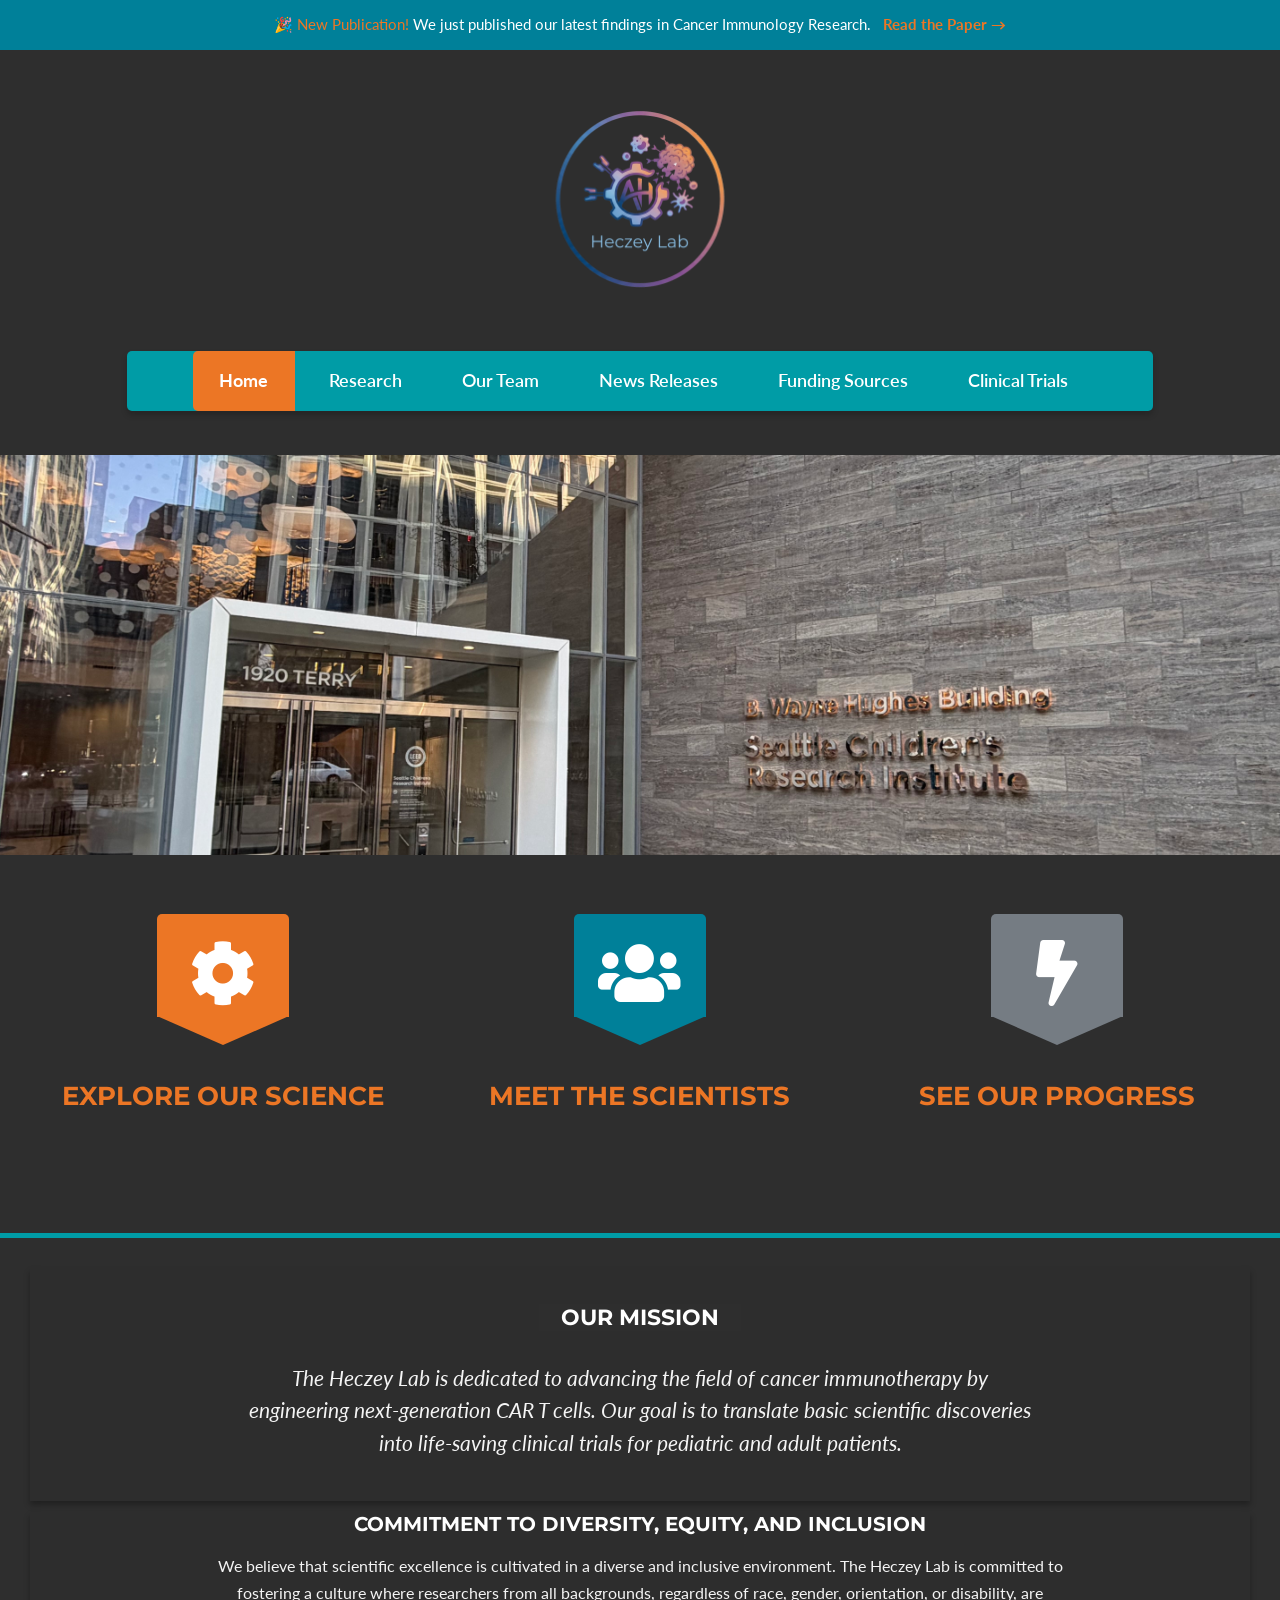
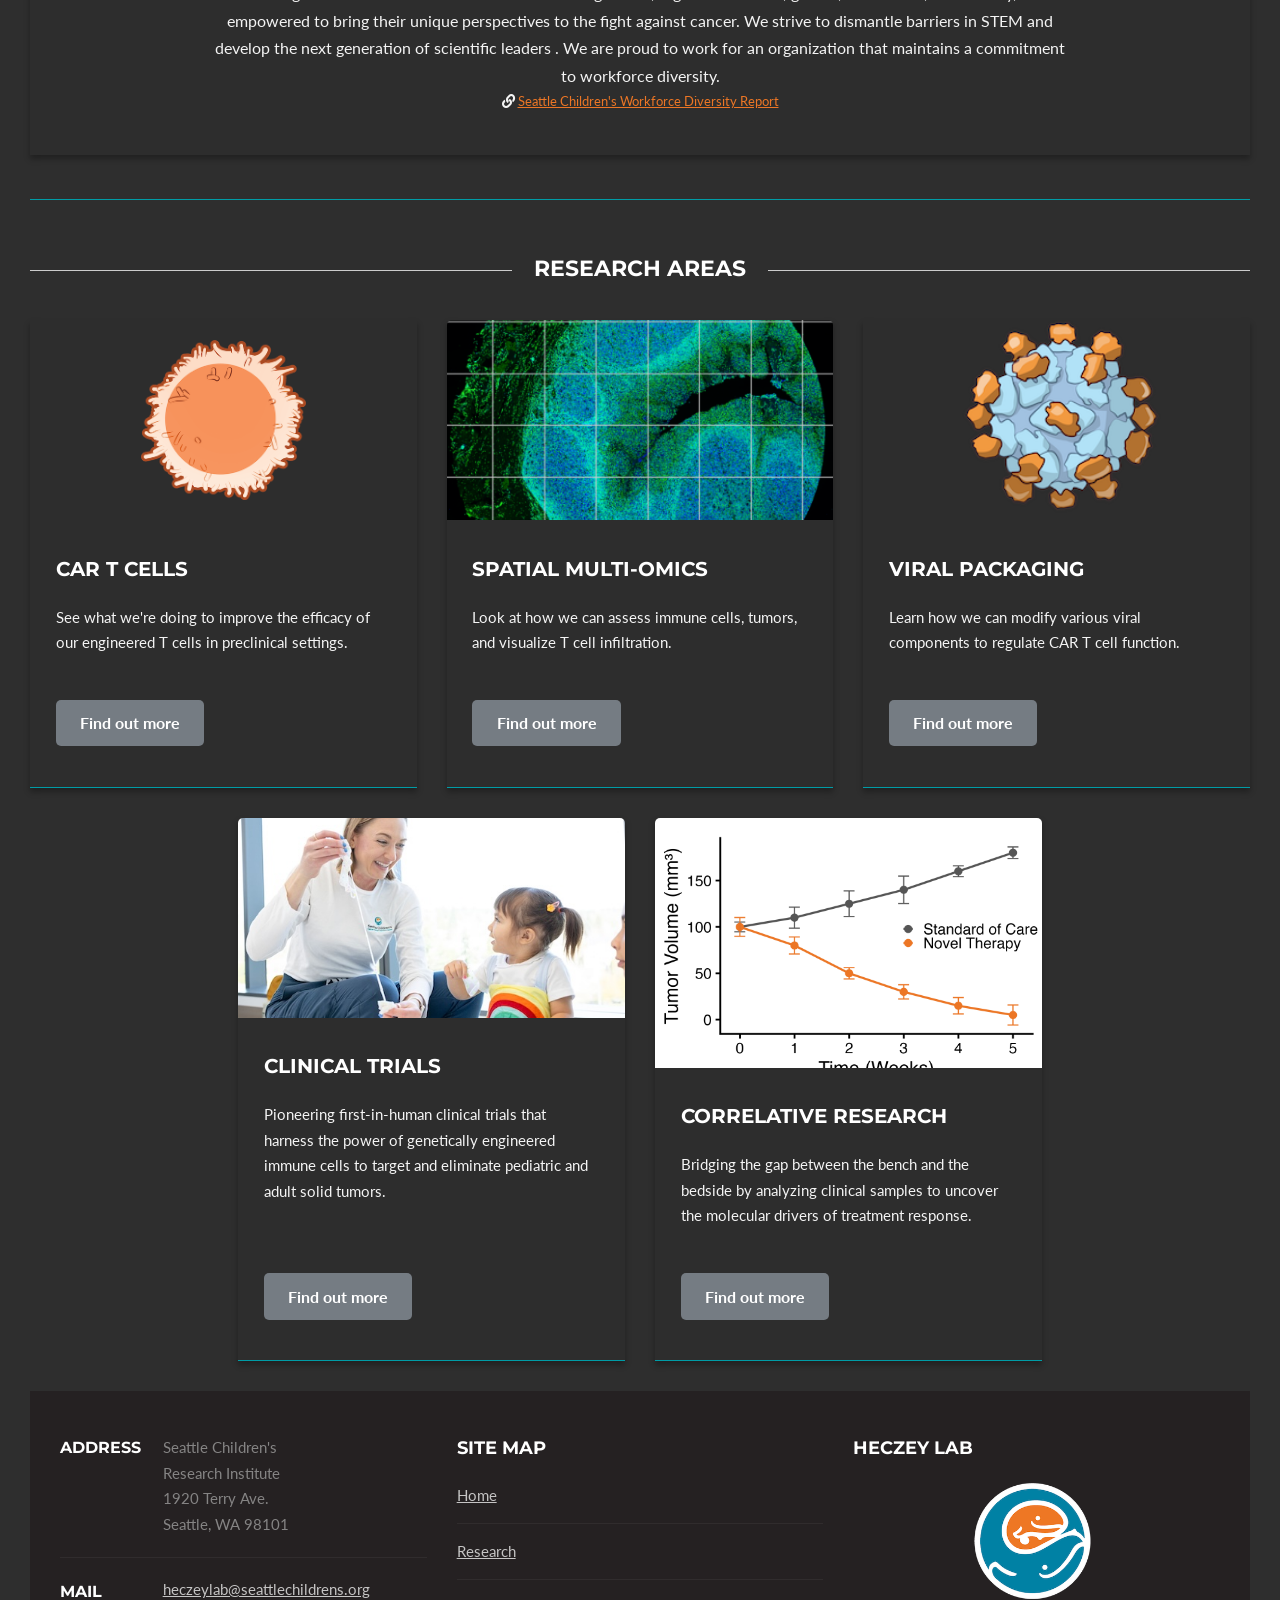
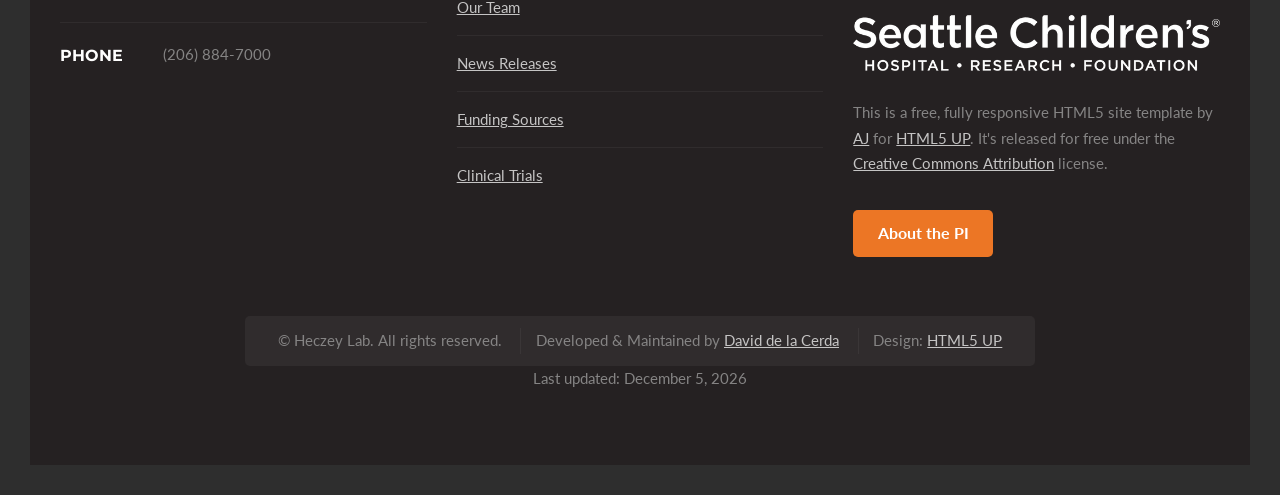
==== commit c843ed3e: "updated latest publication" ====
--- a/index.html
+++ b/index.html
@@ -6,15 +6,41 @@
 -->
 <html>
 	<head>
-		<title>Heczey Lab | Seattle Children's Research Institute</title>
+		<title>Heczey Lab | Dr. Andras Heczey | Seattle Children's Research Institute</title>
 		<meta charset="utf-8" />
 		<meta name="viewport" content="width=device-width, initial-scale=1, user-scalable=no" />
 		<meta name="description" content="The Heczey Lab at Seattle Children's Research Institute focuses on developing novel CAR T-cell therapies for solid tumors." />
+		<meta name="google-site-verification" content="Rjv8Em7D-wQ-j04COdjNhCBjy4dnwC8fzx39_UPXvZc" />
 		<link rel="stylesheet" href="assets/css/main.css" />
 		<link rel="icon" type="image/png" href="images/Heczey%20Lab%20logo%20v5.png" />
 	</head>
 	<body class="homepage is-preload">
 		<div id="page-wrapper">
+		<style>
+		  .lab-banner-classic {
+			background-color: #008099; /* A crisp, academic blue */
+			color: #ffffff;
+			text-align: center;
+			padding: 12px 15px;
+			/*font-family: -apple-system, BlinkMacSystemFont, "Segoe UI", Roboto, Arial, sans-serif; */
+			font-size: 15px;
+		  }
+		  .lab-banner-classic a {
+			color: #ec7625; /* A contrasting yellow to make the link pop */
+			font-weight: bold;
+			text-decoration: none;
+			margin-left: 8px;
+		  }
+		  .lab-banner-classic a:hover {
+			text-decoration: underline;
+		  }
+		</style>
+
+		<div class="lab-banner-classic">
+		  🎉 <strong>New Publication!</strong> We just published our latest findings in Cancer Immunology Research. 
+		  <a href="https://aacrjournals.org/cancerimmunolres/article/doi/10.1158/2326-6066.CIR-25-0609/775566/Co-expression-of-IL15-promotes-effector?guestAccessKey=d024e16d-e278-4a77-bc05-349f7e4539b3" target="_blank">Read the Paper &rarr;</a>
+		</div>
+		
 
 			<!-- Header -->
 				<section id="header">
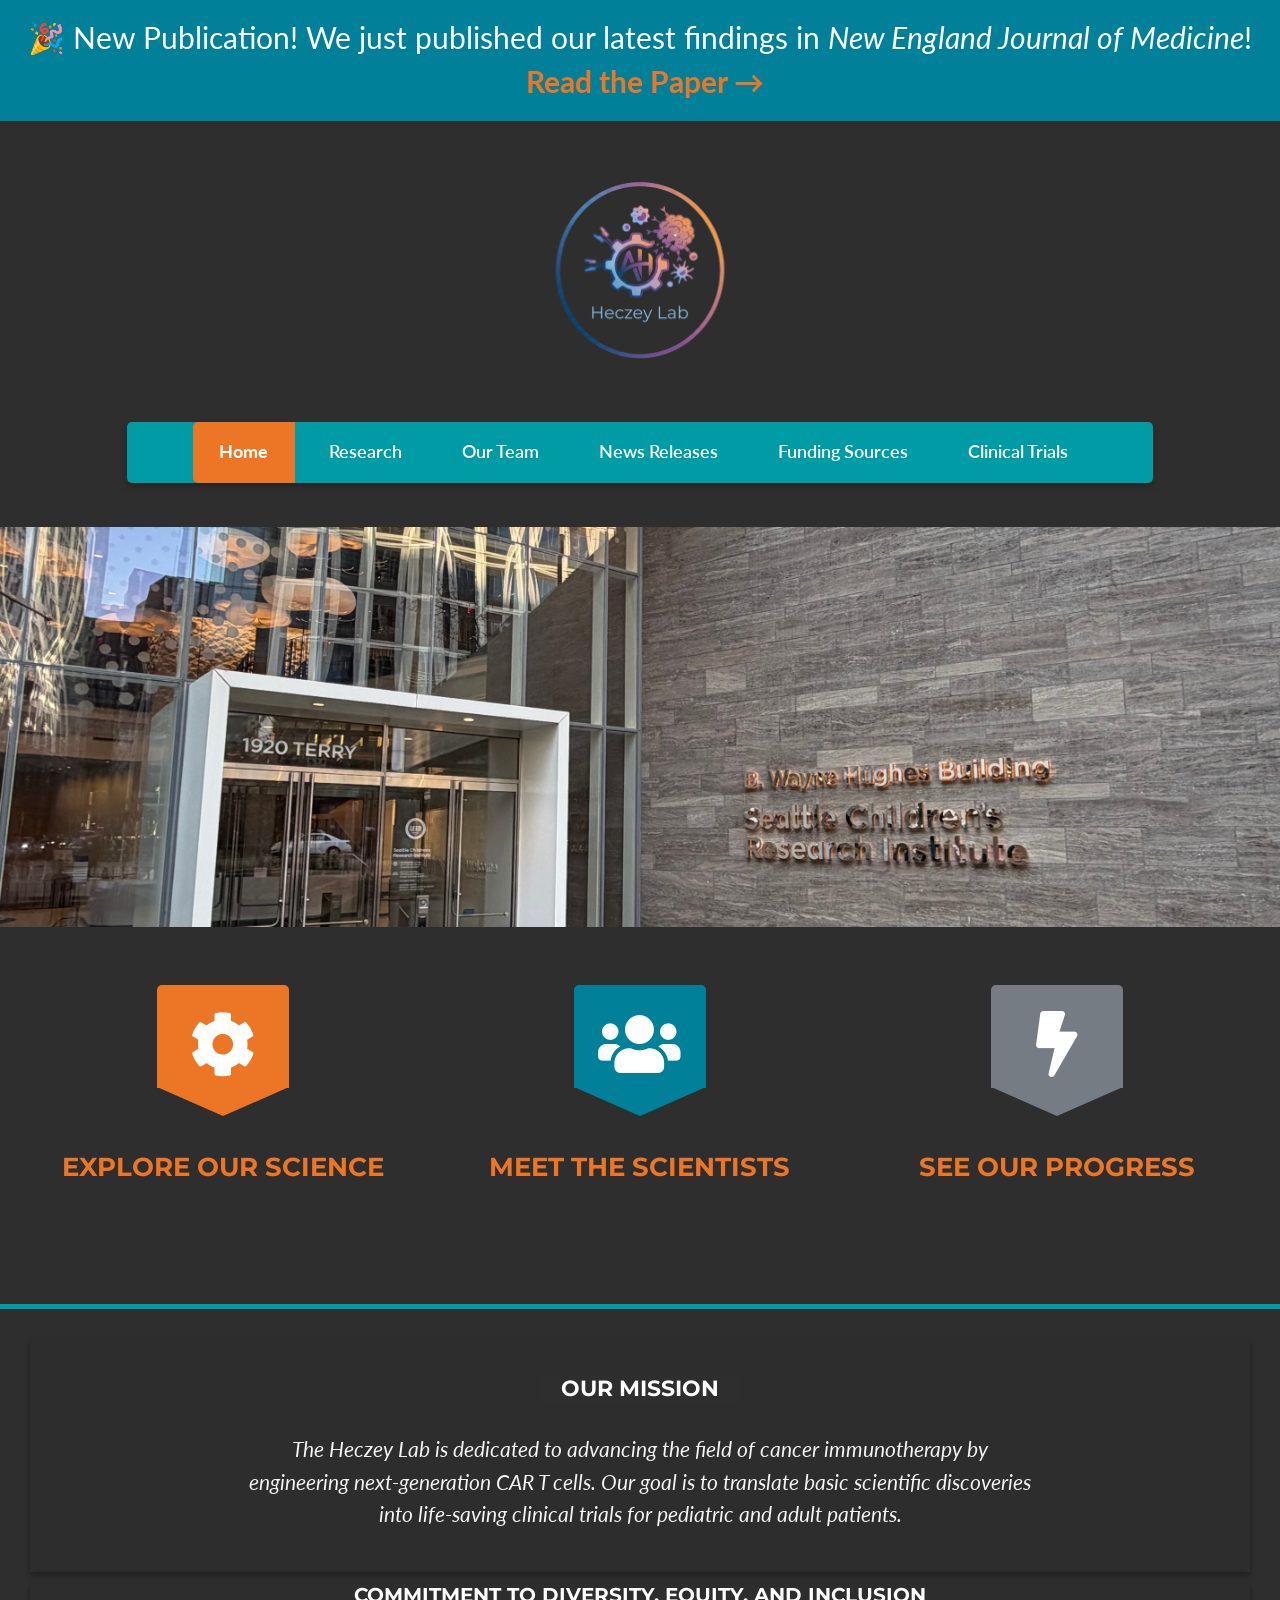
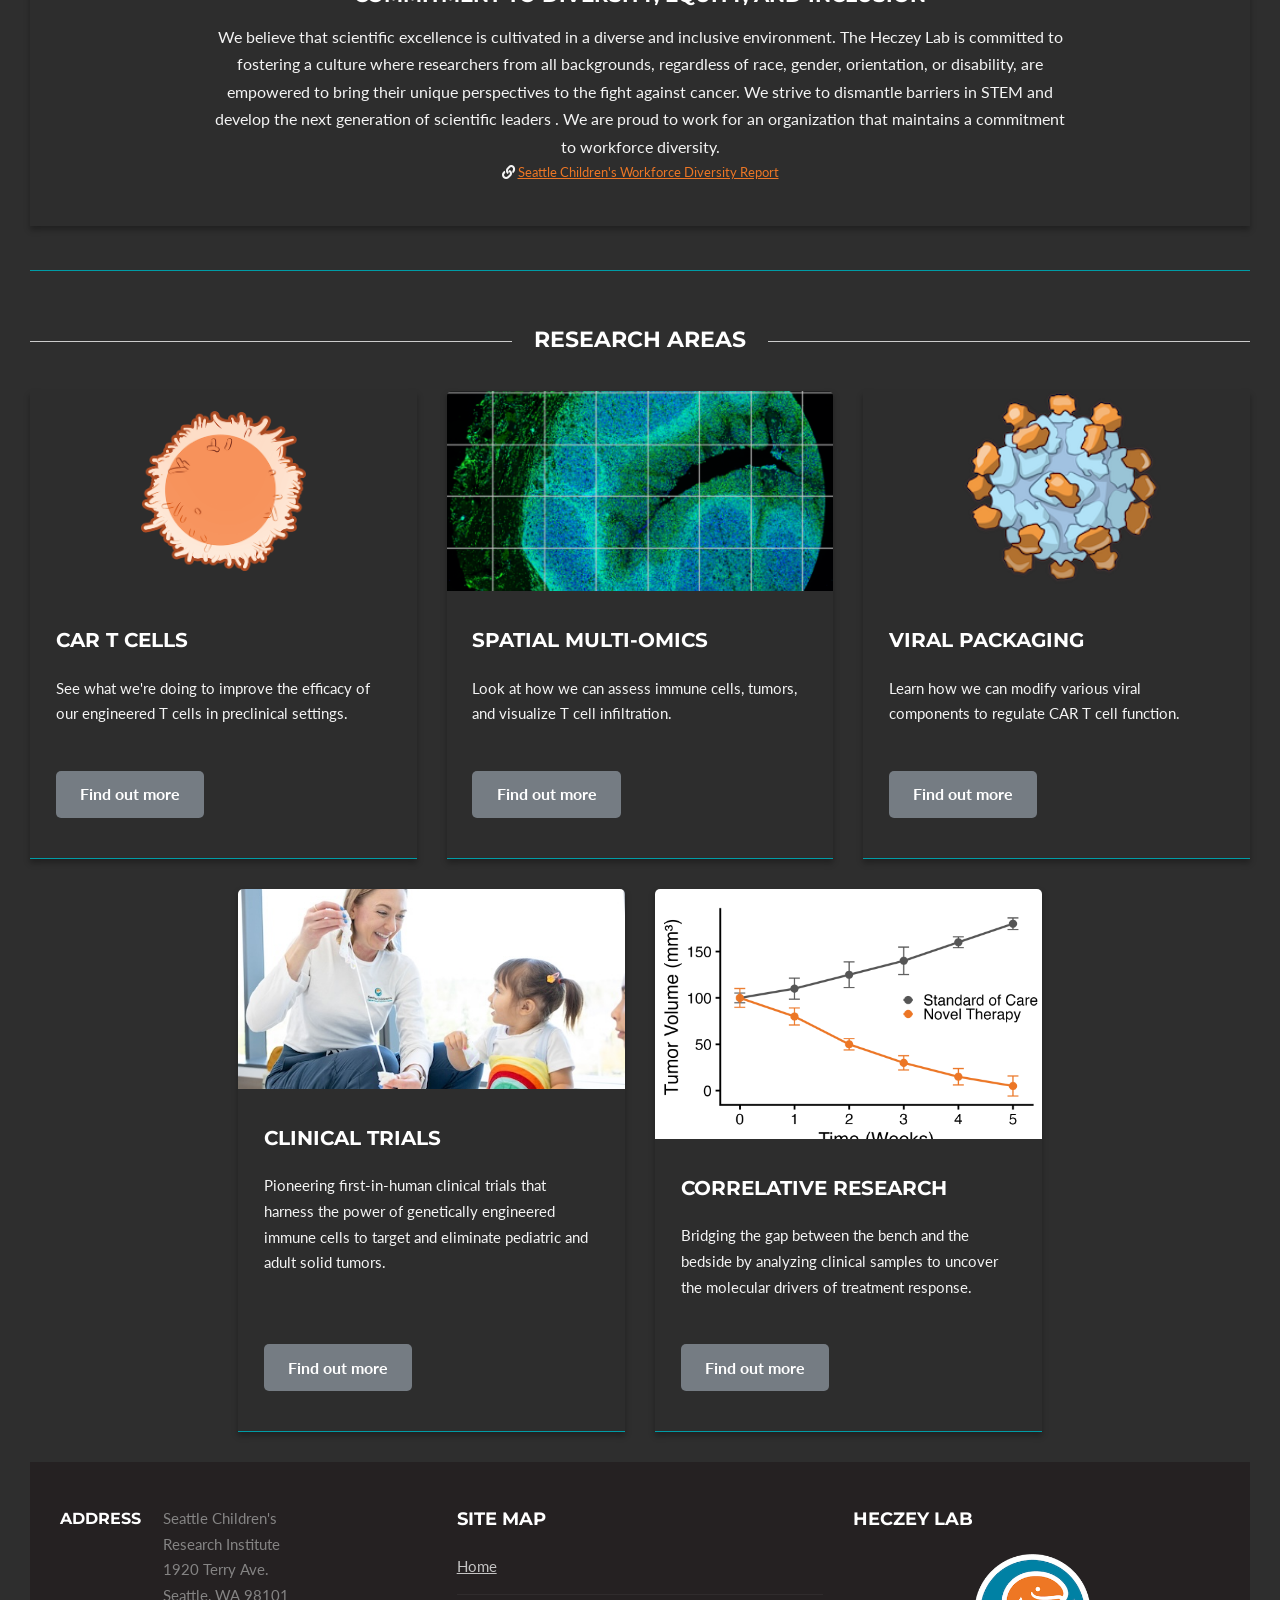
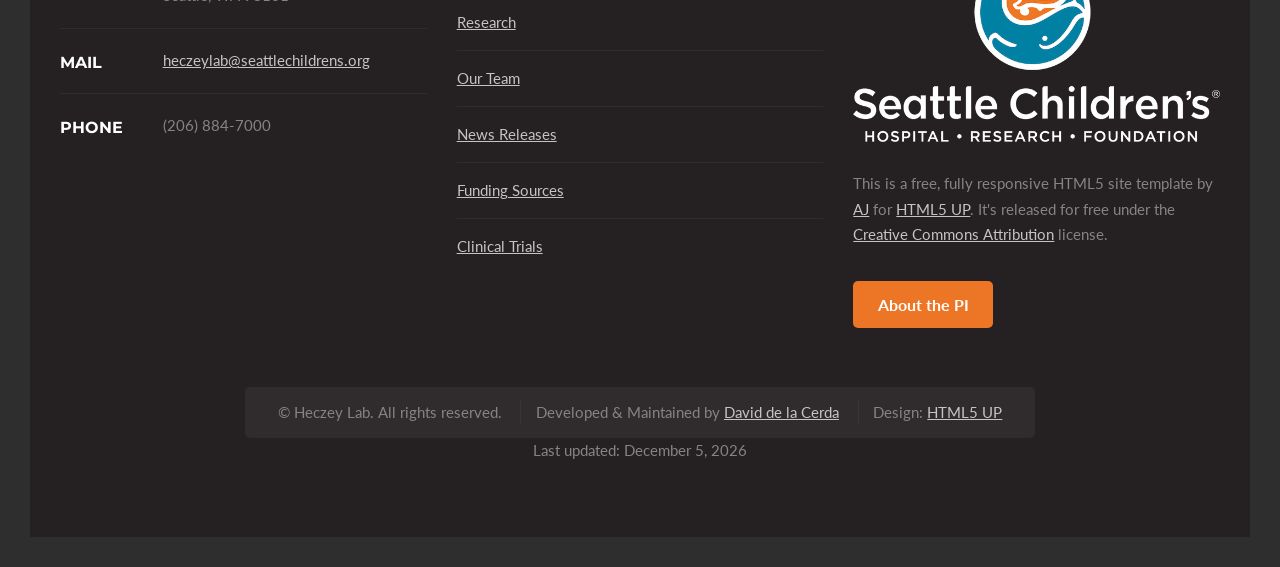
==== commit 8e57781e: "announcement banner Making the banners for pages that announce new paper. URL goes to journal until " ====
--- a/index.html
+++ b/index.html
@@ -12,33 +12,15 @@
 		<meta name="description" content="The Heczey Lab at Seattle Children's Research Institute focuses on developing novel CAR T-cell therapies for solid tumors." />
 		<meta name="google-site-verification" content="Rjv8Em7D-wQ-j04COdjNhCBjy4dnwC8fzx39_UPXvZc" />
 		<link rel="stylesheet" href="assets/css/main.css" />
-		<link rel="icon" type="image/png" href="images/Heczey%20Lab%20logo%20v5.png" />
+		<link rel="icon" type="image/png" href="images/heczey_lab_favicon.png" />
 	</head>
 	<body class="homepage is-preload">
 		<div id="page-wrapper">
-		<style>
-		  .lab-banner-classic {
-			background-color: #008099; /* A crisp, academic blue */
-			color: #ffffff;
-			text-align: center;
-			padding: 12px 15px;
-			/*font-family: -apple-system, BlinkMacSystemFont, "Segoe UI", Roboto, Arial, sans-serif; */
-			font-size: 15px;
-		  }
-		  .lab-banner-classic a {
-			color: #ec7625; /* A contrasting yellow to make the link pop */
-			font-weight: bold;
-			text-decoration: none;
-			margin-left: 8px;
-		  }
-		  .lab-banner-classic a:hover {
-			text-decoration: underline;
-		  }
-		</style>
+		
 
 		<div class="lab-banner-classic">
-		  🎉 <strong>New Publication!</strong> We just published our latest findings in Cancer Immunology Research. 
-		  <a href="https://aacrjournals.org/cancerimmunolres/article/doi/10.1158/2326-6066.CIR-25-0609/775566/Co-expression-of-IL15-promotes-effector?guestAccessKey=d024e16d-e278-4a77-bc05-349f7e4539b3" target="_blank">Read the Paper &rarr;</a>
+	 		<strong>🎉 New Publication!</strong> We just published our latest findings in <em>New England Journal of Medicine</em>!
+		<a href="https://www.nejm.org/" target="_blank">Read the Paper &rarr;</a>
 		</div>
 		
 
--- a/assets/css/main.css
+++ b/assets/css/main.css
@@ -2459,6 +2459,35 @@
 				margin: 0;
 				font-size: 2.0em;
 			}
+
+/* Global Top Banner */
+.lab-banner-classic {
+	background-color: #008099;
+	color: #ffffff;
+	text-align: center;
+	padding: 16px 20px;          /* Increased padding for vertical height */
+	font-size: 1.85rem;           /* Scaled up text size */
+	line-height: 1.5;
+	box-shadow: 0 2px 8px rgba(0, 0, 0, 0.15);
+}
+
+.lab-banner-classic strong {
+	color: #ffffff;
+}
+
+.lab-banner-classic a {
+	color: #ec7625;
+	font-weight: bold;
+	text-decoration: none;
+	margin-left: 10px;
+	white-space: nowrap;          /* Keeps link arrow on the same line */
+}
+
+.lab-banner-classic a:hover {
+	text-decoration: underline;
+	color: #ff9d5c;              /* Slightly brighter orange on hover */
+}
+
 
 /* Intro */
 
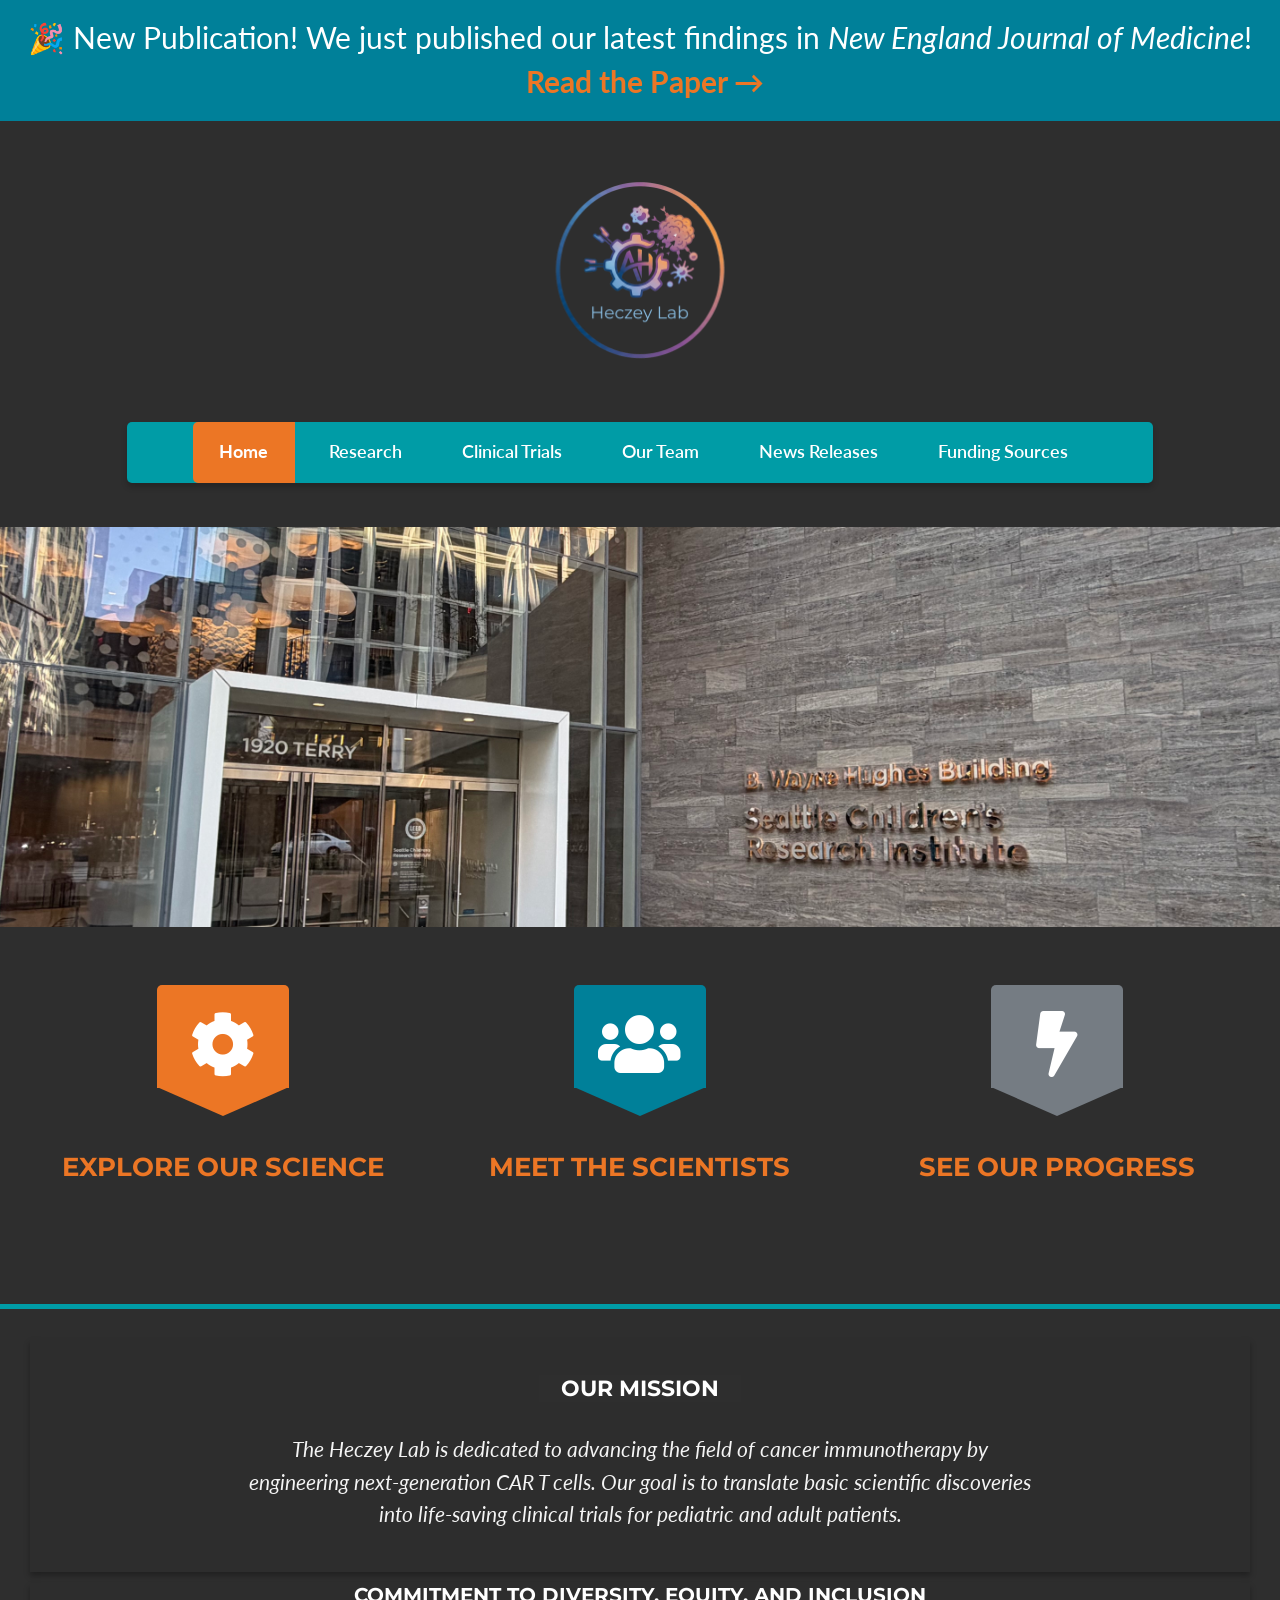
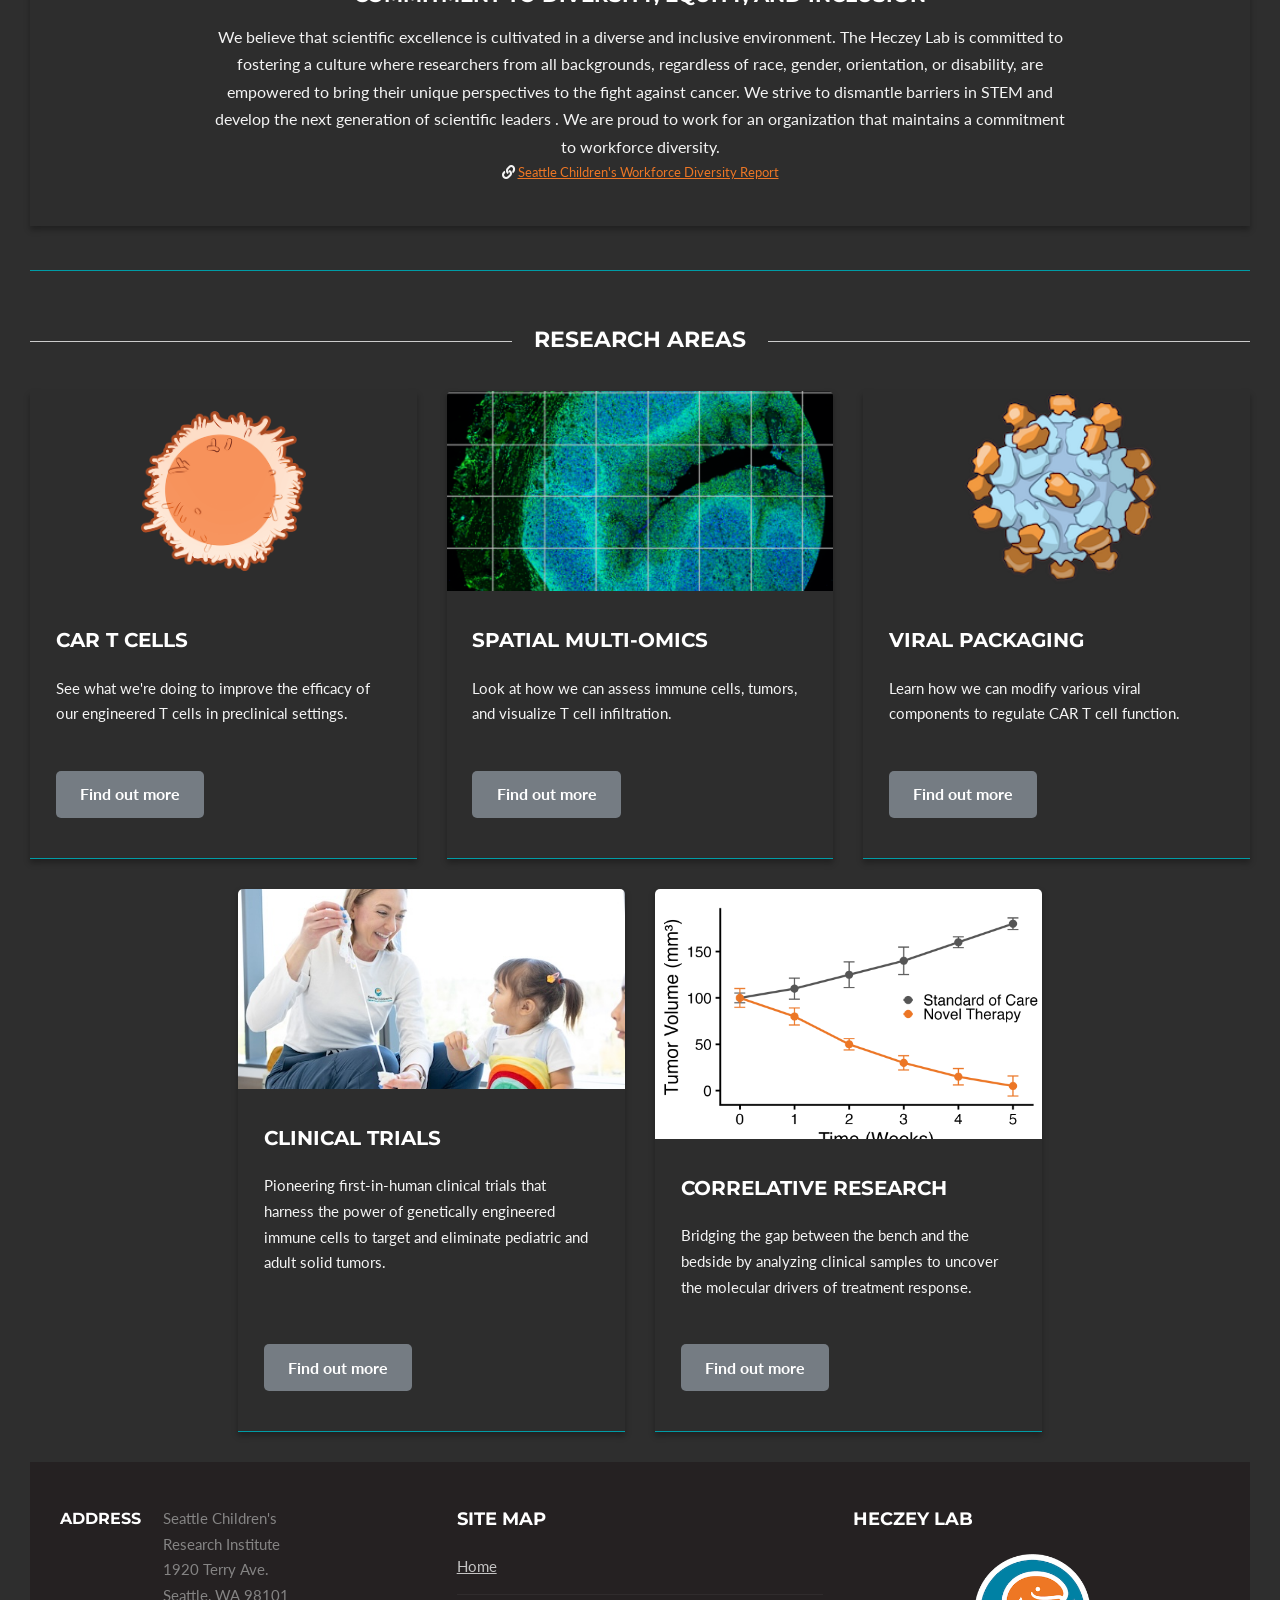
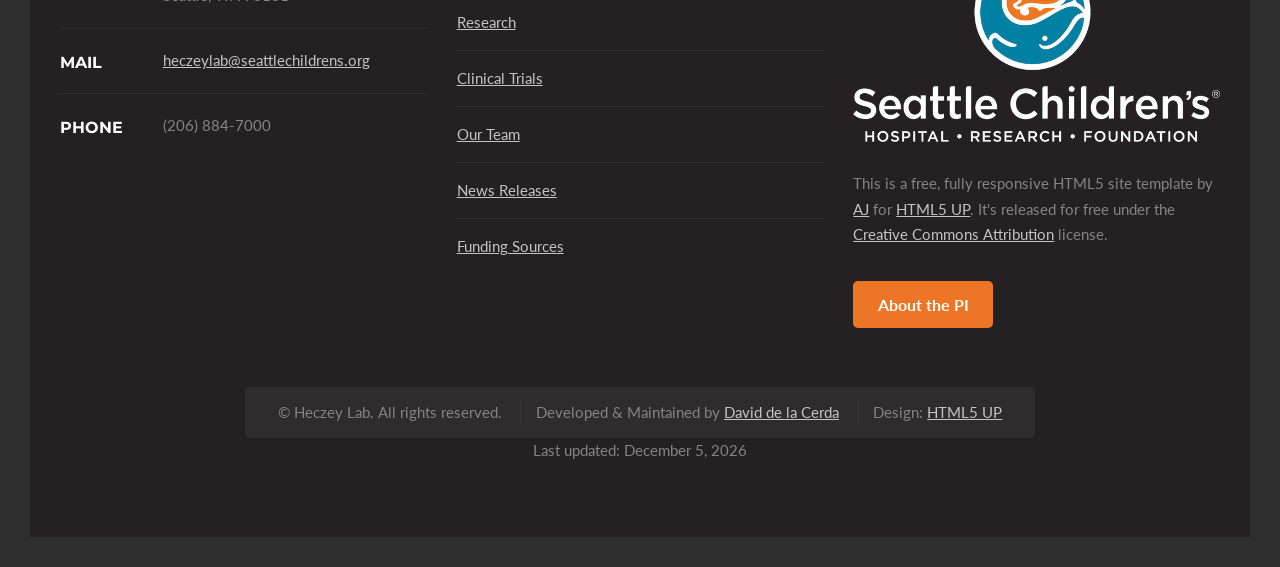
==== commit 5c473d97: "Minor updates and changes to button order" ====
--- a/index.html
+++ b/index.html
@@ -20,7 +20,7 @@
 
 		<div class="lab-banner-classic">
 	 		<strong>🎉 New Publication!</strong> We just published our latest findings in <em>New England Journal of Medicine</em>!
-		<a href="https://www.nejm.org/" target="_blank">Read the Paper &rarr;</a>
+		<a href="https://www.nejm.org/doi/full/10.1056/NEJMc2605958" target="_blank">Read the Paper &rarr;</a>
 		</div>
 		
 
@@ -59,10 +59,11 @@
 								</li>
 								-->
 								<li><a href="research.html">Research</a></li>
+								<li><a href="trials.html">Clinical Trials</a></li>
 								<li><a href="people.html">Our Team</a></li>
 								<li><a href="news.html">News Releases</a></li>
 								<li><a href="funding.html">Funding Sources</a></li>
-								<li><a href="trials.html">Clinical Trials</a></li>
+								
 							</ul>
 						</nav>
 
@@ -357,10 +358,11 @@
 									<ul class="divided">
 										<li><a href="index.html">Home</a></li>
 										<li><a href="research.html">Research</a></li>
+										<li><a href="trials.html">Clinical Trials</a></li>
 										<li><a href="people.html">Our Team</a></li>
 										<li><a href="news.html">News Releases</a></li>
 										<li><a href="funding.html">Funding Sources</a></li>
-										<li><a href="trials.html">Clinical Trials</a></li>
+										
 									</ul>
 								</section>
 							</div>
@@ -423,4 +425,5 @@
 			<script src="assets/js/main.js"></script>
 
 	</body>
+
 </html>
--- a/assets/css/main.css
+++ b/assets/css/main.css
@@ -2605,6 +2605,12 @@
 		padding: 4em 0;
 	}
 
+		/* Forces all footer links, text, and columns above the background */
+		#footer .container {
+			position: relative;
+			z-index: 1;
+		}
+
 		#footer:before {
 			content: '';
 			position: absolute;
@@ -2616,6 +2622,7 @@
 			background-size: 100% 100%;
 			z-index: 0;
 			opacity: 0.5;
+			pointer-events: none; /* Stops the background overlay from capturing mouse clicks */
 		}
 
 		#footer a {
